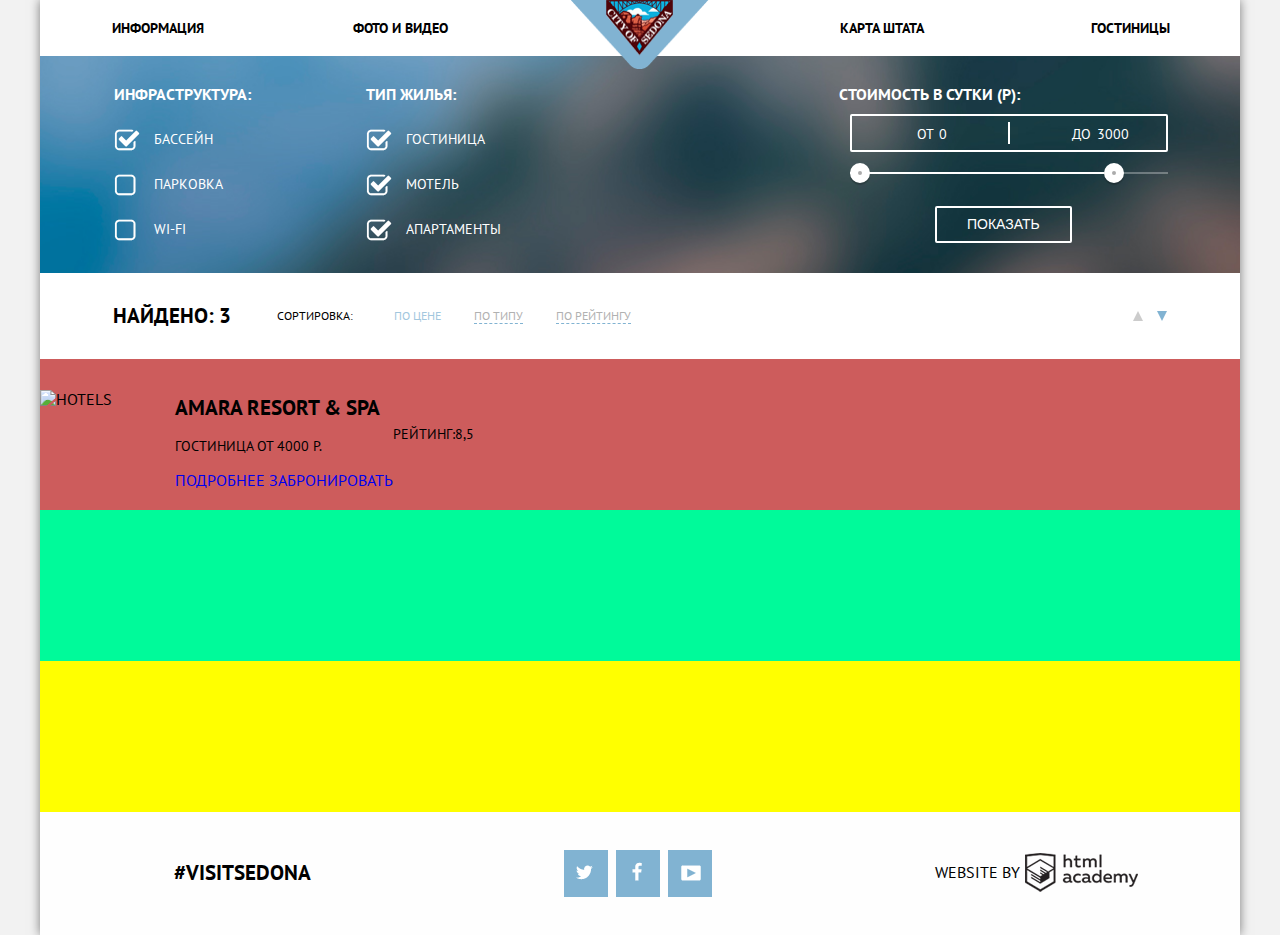
==== hotels.html @ 8bcfeab7 "Дальше продолжаю размечать страницу hotels.html" ====
<!DOCTYPE html>
<html lang="ru">
  <head>
    <meta charset="utf-8">
    <link href="https://fonts.googleapis.com/css?family=PT+Sans:400,700&amp;subset=cyrillic" rel="stylesheet">
    <link href="css/normalize.css" rel="stylesheet">
    <link href="css/style.css" rel="stylesheet">
    <title>HTML Academy: Седона</title>
  </head>
  <body>
	<div class="wrapper-page">
		<nav class="navigaion-header">

		     <ul class="navigaion-header_list">
		        <li class="navigaion-header_list-item"> 
		          <a href="#" class="navigaion-header_btn">Информация</a>
		        </li>
		        <li class="navigaion-header_list-item">
		          <a href="#" class="navigaion-header_btn">Фото и видео</a>
		        </li>
		        <li class="navigaion-header_list-item">
		          <a href="#" class="navigaion-header_btn">Карта штата</a>
		        </li>
		        <li class="navigaion-header_list-item">
		          <a href="#" class="navigaion-header_btn">Гостиницы</a>
		        </li>
		    </ul>

		    <div class="navigaion-header_logo">   
		        <img src="img/logo.png" alt="Citi of Sedona" width="138" height="69"> 
		    </div> 

		  </nav>




	<main class="hotels">

		<section class="hotels_filters">

			<form action="#" method="post" class="hotels_filters_form ">

				<fieldset class="hotels_filters-infrastructure clearfix"> <!-- фильт инфраструктуры  -->

					<legend>Инфраструктура:</legend>

			   		<label for="infrastructure-pool">
				   		<input id="infrastructure-pool" type="checkbox" name="infrastructure-pool" checked >
				   		<span class="checkbox-indicator"></span>
				   		Бассейн
			   		</label>
					
					<label for="infrastructure-parking">
					   	<input id="infrastructure-parking" type="checkbox" name="infrastructure-parking" >
						<span class="checkbox-indicator"></span>
					   	Парковка
				   	</label>

				   	<label for="infrastructure-wifi">
					   	<input id="infrastructure-wifi" type="checkbox" name="infrastructure-wifi" >
						<span class="checkbox-indicator"></span>				   	
					   	Wi-fi
				   	</label>

				</fieldset>	

				<fieldset class="hotels_filters-type clearfix"> <!-- фильтр жилья  -->

					<legend>Тип жилья:</legend>

			   		<label for="type-hotels">
				   		<input id="type-hotels" type="checkbox" name="type-hotels" checked >
				   		<span class="checkbox-indicator"></span>
				   		Гостиница
			   		</label>

				   	<label for="type-motel">
					   	<input id="type-motel" type="checkbox" name="type-motel" checked>
					   	<span class="checkbox-indicator"></span>
					   	Мотель
				   	</label>
					
					<label for="type-apartments">
					   	<input id="type-apartments" type="checkbox" name="type-apartments" checked >
					   	<span class="checkbox-indicator"></span>
					   	АПАРТАМЕНТЫ
				   	</label>

				</fieldset>	

				<div class="hotels_filters-price">
					<div class="hotels_filters-price-title">Стоимость в сутки (Р): </div>

					<div class="hotels_filters-price-controls">
						<label class="hotels_filters-price-min-price">от <input type="text" name="min-price" id="min-price" value="0"></label>
						<label class="hotels_filters-price-max-price">до <input type="text" name="max-price" id="max-price" value="3000"></label>
					</div>

					<div class="hotels_filters-price-range">
						<div class="hotels_filters-price-range-scale">
							<div class="hotels_filters-price-range-bar"></div>
						</div>
						<div class="hotels_filters-price-range-toggle hotels_filters-price-range-toggle-min"></div>
						<div class="hotels_filters-price-range-toggle hotels_filters-price-range-toggle-max"></div>
					</div>

					<button class="hotels_filters-price-btn" type="submit" >Показать</button>
					
				</div>		

			</form>
			
		</section>
			
		<section class="hotels_tegfilter">

			<ul class="hotels_tegfilter-links">
				<li>
					<h2>Найдено: 3</h2>
				</li>
				<li>
					Сортировка:
				</li>

				<li>
					<a href="#" class="hotels_tegfilter-links-blue">По цене</a>
				</li>

				<li>
					<a href="#" class="hotels_tegfilter-links-dashed">По типу</a>
				</li>

				<li>
					<a href="#" class="hotels_tegfilter-links-dashed">По рейтингу</a>
				</li>
			</ul>
		
			<div class="arrow clearfix">
				<a href="#"><div class="hotels_tegfilter-links-arrowup"></div></a>

				<a href="#"><div class="hotels_tegfilter-links-arrowdown"></div></a>
			</div>
			
		</section>

	<section class="hotels_filters-result hotels_filters-result--amara">
			 <!-- картинка превью отеля -->
		<img src="http://placehold.it/135x90" alt="Hotels" width="135" height="90">
		<div class="text-result-hotels">
			<h2>Amara resort &#38; SPA</h2>			
			<div class="cost-result-hotels">
				<p>Гостиница от 4000 Р.</p>
			</div>

			<a href="#" class="btn-result-hotels">Подробнее</a> <!-- кнопка -->

			<a href="#" class="btn-result-hotels">Забронировать</a> <!-- кнопка -->
		</div>

		<div class="rating-result-hotels">
			
			<div class="star-rating-result-hotels"></div> 
			<p class="text-rating-result-hotels">
				Рейтинг:8,5
			</p>
		</div>
	</section>


	<section class="hotels_filters-result hotels_filters-result--desert">
		
	</section>

	<section class="hotels_filters-result hotels_filters-result--villas">
		
	</section>


















	</main>
       <footer class="navigaion-footer">

          <div class="navigaion-footer_item">
               <a href="#" class="navigaion-footer_heshteg-link">#VISITSEDONA</a>
         </div> 

          <div class="navigaion-footer_item">
              <a class="social-btn-footer social-btn-footer--twitter" href="#">Twitter</a>
              <a class="social-btn-footer social-btn-footer--facebook" href="#">Facebook</a>
              <a class="social-btn-footer social-btn-footer--youtube" href="#">YouTube</a>
          </div> 

          <div class="navigaion-footer_item">
                  <p class="text-footer-logo">WEBSITE BY</p>
                  <a class="img-footer-logo" href="https://htmlacademy.ru"></a>  
           </div> 
        </footer> 

	</div>
		<script>document.write('<script src="http://' + (location.host || 'localhost').split(':')[0] + ':35729/livereload.js?snipver=1"></' + 'script>')</script>		
  </body>
</html>
---- css/style.css ----
body, html {
  font-family: "PT Sans","Arial", sans-serif;
  text-transform: uppercase;
  text-decoration: none;
  background-color: #f2f2f2;
  position: relative; }

a {
  text-transform: uppercase;
  text-decoration: none; }

.wrapper-page {
  margin: 0 auto;
  max-width: 1200px;
  min-width: 768px;
  box-shadow: 0 0 10px rgba(0, 0, 0, 0.5); }

.navigaion-header {
  position: relative;
  z-index: 2;
  background-color: white;
  padding: 0 0px;
  margin: 0; }

.navigaion-header_list {
  display: flex;
  flex-direction: row;
  align-items: center;
  justify-content: center;
  flex-wrap: wrap;
  padding: 0 0px;
  margin: 0;
  height: 56px;
  list-style: none; }

.navigaion-header_list-item {
  flex-grow: 1;
  width: 20%;
  height: inherit;
  background-color: white; }
  .navigaion-header_list-item:nth-child(1) :first-child {
    float: left;
    padding-top: 16px;
    padding-bottom: 22px;
    padding-left: 72px;
    padding-right: 10px; }
  .navigaion-header_list-item:nth-child(2) :first-child {
    float: left;
    padding-top: 16px;
    padding-bottom: 22px;
    padding-left: 13px;
    padding-right: 20px; }
  .navigaion-header_list-item:nth-child(3) :first-child {
    float: right;
    padding-top: 16px;
    padding-bottom: 22px;
    padding-left: auto;
    padding-right: 16px; }
  .navigaion-header_list-item:nth-child(4) :first-child {
    float: right;
    padding-top: 16px;
    padding-bottom: 22px;
    padding-left: auto;
    padding-right: 70px; }

.navigaion-header_btn {
  display: block;
  height: auto;
  width: auto;
  font-weight: bold;
  font-size: 14px;
  line-height: 24px;
  color: black;
  text-decoration: none; }

.navigaion-header_btn:hover {
  color: #81b3d2; }

.navigaion-header_btn:active {
  color: #dadada; }

.navigaion-header_logo {
  display: block;
  position: absolute;
  left: calc(50% - 69px);
  top: 0;
  margin-top: 0px; }

.navigaion-header_btn-link-active {
  color: #766357; }

.promo {
  padding: 0 0px;
  margin: 0;
  background-color: #f2f2f2;
  min-height: 56px;
  background-color: white; }
  .promo h2 {
    font-size: 21px;
    line-height: 21px;
    font-weight: bold; }
  .promo p {
    font-size: 14px;
    line-height: 21px; }

.promo_img-sedona {
  display: flex;
  position: relative;
  flex-direction: row;
  align-items: center;
  justify-content: center;
  flex-wrap: nowrap;
  text-align: center;
  width: inherit;
  height: 508px;
  background-image: url(../img/fon-promo-top-text.png), url(../img/fon-promo-top.jpg);
  background-repeat: no-repeat;
  background-size: auto, cover;
  background-position: center, 100% 28%;
  z-index: 1; }

.promo_img-sedona::after {
  content: "";
  background-image: url(../img/fon-promo-top-mask.png);
  background-repeat: no-repeat;
  position: absolute;
  top: 89%;
  left: calc(50% - 600px);
  display: block;
  width: 1200px;
  height: 57px; }

.promo_title {
  display: flex;
  flex-direction: column;
  align-items: center;
  justify-content: center;
  flex-wrap: nowrap;
  height: 216px;
  text-align: center;
  background-color: white; }
  .promo_title h2 {
    width: 570px;
    padding-top: 9px;
    margin: 0;
    font-size: 21px;
    font-weight: bold;
    line-height: 26px; }
  .promo_title p {
    margin: 0;
    padding-top: 28px;
    font-size: 14px;
    line-height: 26px; }

.promo_long-imgr {
  display: flex;
  padding: 0 0px;
  background-color: #f2f2f2;
  min-height: 56px;
  flex-direction: row;
  align-items: center;
  justify-content: center;
  flex-wrap: nowrap;
  align-content: center;
  text-align: center; }

.promo_items-long-imgr:nth-child(1) {
  height: 256px;
  width: 400px;
  background-color: #81b3d2;
  color: white; }
  .promo_items-long-imgr:nth-child(1) h2 {
    margin: 0;
    padding-left: 100px;
    padding-right: 100px;
    padding-top: 57px;
    padding-bottom: 8px; }
  .promo_items-long-imgr:nth-child(1) p {
    padding-bottom: 6px;
    padding-left: 50px;
    padding-right: 50px; }
.promo_items-long-imgr:nth-child(2) {
  width: 800px;
  height: 256px; }

.promo_advantages-with-icon {
  display: flex;
  padding: 0 0px;
  background-color: #f2f2f2;
  min-height: 56px;
  flex-direction: row;
  align-items: center;
  justify-content: center;
  flex-wrap: nowrap;
  align-content: center;
  text-align: center;
  height: 330px; }

.promo_advantages-with-icon-items {
  background-color: white;
  position: relative;
  width: 34.3%;
  height: inherit; }
  .promo_advantages-with-icon-items h2 {
    margin: 0;
    padding-top: 160px; }
  .promo_advantages-with-icon-items:nth-child(1) p {
    margin: 0;
    padding-top: 25px;
    padding-right: 55px;
    padding-left: 55px; }
  .promo_advantages-with-icon-items:nth-child(1) :first-child::before {
    content: "";
    background-image: url(../img/iconsprite.png);
    background-repeat: no-repeat;
    background-position: -456px -30px;
    position: absolute;
    top: 18%;
    right: 41%;
    display: block;
    width: 75px;
    height: 72px; }
  .promo_advantages-with-icon-items:nth-child(2) p {
    margin: 0;
    padding-top: 25px;
    padding-right: 55px;
    padding-left: 55px; }
  .promo_advantages-with-icon-items:nth-child(2) :first-child::before {
    content: "";
    background-image: url(../img/iconsprite.png);
    background-repeat: no-repeat;
    background-position: -30px -100px;
    position: absolute;
    top: 18%;
    right: 41%;
    display: block;
    width: 74px;
    height: 70px; }
  .promo_advantages-with-icon-items:nth-child(3) p {
    margin: 0;
    padding-top: 25px;
    padding-right: 55px;
    padding-left: 55px; }
  .promo_advantages-with-icon-items:nth-child(3) :first-child::before {
    content: "";
    background-image: url(../img/iconsprite.png);
    background-repeat: no-repeat;
    background-position: -256px -264px;
    position: absolute;
    top: 18%;
    right: 41%;
    display: block;
    width: 64px;
    height: 76px; }

.promo_long-imgl {
  display: flex;
  padding: 0 0px;
  background-color: #f2f2f2;
  min-height: 56px;
  flex-direction: row;
  align-items: center;
  justify-content: center;
  flex-wrap: nowrap;
  align-content: center;
  text-align: center; }

.promo_items-long-imgl:nth-child(1) {
  width: 800px;
  height: 256px; }
.promo_items-long-imgl:nth-child(2) {
  height: 256px;
  width: 400px;
  background-color: #81b3d2;
  color: white; }
  .promo_items-long-imgl:nth-child(2) h2 {
    margin: 0;
    padding-left: 120px;
    padding-right: 120px;
    padding-top: 54px;
    padding-bottom: 12px;
    line-height: 21px; }
  .promo_items-long-imgl:nth-child(2) p {
    padding-bottom: 6px;
    padding-left: 48px;
    padding-right: 48px; }

.promo_advantages-with-text {
  display: flex;
  padding: 0 0px;
  background-color: #f2f2f2;
  min-height: 56px;
  flex-direction: row;
  align-items: center;
  justify-content: center;
  flex-wrap: nowrap;
  text-align: center;
  height: 256px; }

.promo_advantages-with-text-items {
  width: 34.3%;
  height: inherit;
  background-color: #f2f2f2; }
  .promo_advantages-with-text-items:nth-child(1) h2 {
    margin: 0;
    padding-top: 47px;
    padding-bottom: 25px;
    padding-left: 140px;
    padding-right: 145px; }
  .promo_advantages-with-text-items:nth-child(1) p {
    margin: 0;
    padding-bottom: 20px;
    padding-left: 60px;
    padding-right: 60px; }
  .promo_advantages-with-text-items:nth-child(2) h2 {
    padding-left: 140px;
    padding-right: 145px;
    margin: 0;
    padding-top: 47px;
    padding-bottom: 25px; }
  .promo_advantages-with-text-items:nth-child(2) p {
    margin: 0;
    padding-left: 60px;
    padding-right: 60px;
    padding-bottom: 20px; }
  .promo_advantages-with-text-items:nth-child(3) h2 {
    padding-left: 140px;
    padding-right: 145px;
    margin: 0;
    padding-top: 47px;
    padding-bottom: 25px; }
  .promo_advantages-with-text-items:nth-child(3) p {
    margin: 0;
    padding-left: 60px;
    padding-right: 60px;
    padding-bottom: 20px; }

/* search hotels*/
.search-hotels {
  flex-direction: row;
  align-items: center;
  justify-content: center;
  flex-wrap: wrap;
  align-content: stretch;
  height: 290px;
  text-align: center;
  height: inherit; }

.search-hotels_title h2 {
  margin: 0;
  font-size: 30px;
  line-height: 24px;
  font-weight: bold;
  padding-top: 55px;
  padding-bottom: 30px; }
.search-hotels_title p {
  margin: 0px;
  font-size: 14px;
  line-height: 24px;
  text-align: center; }

.search-hotels_dropdown-form {
  height: 85px;
  width: 568px;
  margin-left: auto;
  margin-right: auto;
  margin-bottom: 0px;
  margin-top: 48px;
  background-color: #766357; }

.search-hotels_btn {
  width: 568px;
  height: 26px;
  display: block;
  margin: 0;
  padding-top: 30px;
  font-size: 21px;
  line-height: 26px;
  font-weight: bold;
  color: white;
  text-decoration: none; }

.search-hotels_form-search {
  margin-top: 30px;
  width: 568px;
  height: 396px;
  z-index: 5;
  position: relative;
  background-color: #ffffff;
  color: black;
  box-shadow: 0 0 10px rgba(0, 0, 0, 0.5); }
  .search-hotels_form-search input[type="submit"] {
    display: block;
    position: absolute;
    height: 55px;
    width: 458px;
    background-color: #81b3d2;
    bottom: 55px;
    left: 55px;
    right: 55px;
    top: 282px;
    border: 0;
    color: #ffffff;
    text-transform: uppercase;
    cursor: pointer;
    font-size: 21px;
    line-height: 26px; }
  .search-hotels_form-search label[for="search-hotels_date-in"] {
    display: inline-block;
    position: absolute;
    width: 90px;
    height: 18px;
    left: 55px;
    right: 422px;
    bottom: 314px;
    top: 65px;
    font-size: 14px;
    font-weight: bold;
    vertical-align: top; }
  .search-hotels_form-search input[name="search-hotels_date-in-text"] {
    display: block;
    position: absolute;
    left: 167px;
    right: 55px;
    bottom: 302px;
    top: 55px;
    height: 35px;
    width: 333px;
    background-color: #f2f2f2;
    border: 0;
    padding-left: 13px;
    text-transform: uppercase;
    font-weight: bold;
    font-size: 14px; }
  .search-hotels_form-search label[for="search-hotels_date-out"] {
    display: inline-block;
    position: absolute;
    width: 93px;
    height: 18px;
    left: 55px;
    right: 419px;
    bottom: 247px;
    top: 133px;
    font-size: 14px;
    font-weight: bold;
    vertical-align: top; }
  .search-hotels_form-search input[name="search-hotels_date-out-text"] {
    display: block;
    position: absolute;
    left: 167px;
    right: 55px;
    bottom: 302px;
    top: 122px;
    height: 35px;
    width: 333px;
    background-color: #f2f2f2;
    border: 0;
    padding-left: 13px;
    text-transform: uppercase;
    font-weight: bold;
    font-size: 14px; }
  .search-hotels_form-search label[for="search-hotels_adults-text"] {
    display: inline-block;
    position: absolute;
    width: 90px;
    height: 18px;
    left: 46px;
    right: 419px;
    bottom: 181px;
    top: 200px;
    font-size: 14px;
    font-weight: bold;
    vertical-align: top; }
  .search-hotels_form-search input[class="search-hotels_adults-btn-minus"] {
    display: block;
    position: absolute;
    left: 167px;
    top: 190px;
    right: 363px;
    bottom: 167px;
    border: 0;
    height: 38px;
    width: 38px;
    background-image: url(../img/iconsprite.png);
    background-repeat: no-repeat;
    background-position: -401px -146px;
    background-color: #f2f2f2; }
  .search-hotels_form-search input[id="search-hotels_adults-text"] {
    display: block;
    position: absolute;
    left: 205px;
    top: 190px;
    right: 325px;
    bottom: 167px;
    border: 0;
    height: 36px;
    width: 25px;
    margin: 0;
    padding-left: 12px;
    background-color: #f2f2f2;
    color: #000000;
    font-weight: bold; }
  .search-hotels_form-search input[class="search-hotels_adults-btn-plus"] {
    display: block;
    position: absolute;
    left: 242px;
    top: 190px;
    right: 288px;
    bottom: 167px;
    border: 0;
    height: 38px;
    width: 38px;
    background-image: url(../img/iconsprite.png);
    background-repeat: no-repeat;
    background-position: -471px -212px;
    background-color: #f2f2f2; }
  .search-hotels_form-search label[for="search-hotels_children-text"] {
    display: inline-block;
    position: absolute;
    width: 90px;
    height: 18px;
    left: 308px;
    bottom: 181px;
    top: 200px;
    font-size: 14px;
    font-weight: bold;
    vertical-align: top; }
  .search-hotels_form-search input[class="search-hotels_children-btn-minus"] {
    display: block;
    position: absolute;
    left: 399px;
    top: 190px;
    right: 131px;
    bottom: 167px;
    border: 0;
    height: 38px;
    width: 38px;
    background-image: url(../img/iconsprite.png);
    background-repeat: no-repeat;
    background-position: -401px -146px;
    background-color: #f2f2f2; }
  .search-hotels_form-search input[id="search-hotels_children-text"] {
    display: block;
    position: absolute;
    left: 437px;
    top: 190px;
    right: 93px;
    bottom: 167px;
    border: 0;
    height: 36px;
    width: 25px;
    margin: 0;
    padding-left: 12px;
    background-color: #f2f2f2;
    color: #000000;
    font-weight: bold; }
  .search-hotels_form-search input[class="search-hotels_children-btn-plus"] {
    display: block;
    position: absolute;
    left: 472px;
    top: 190px;
    right: 55px;
    bottom: 167px;
    border: 0;
    height: 38px;
    width: 38px;
    background-image: url(../img/iconsprite.png);
    background-repeat: no-repeat;
    background-position: -471px -212px;
    background-color: #f2f2f2; }
  .search-hotels_form-search input[type="submit"]:hover {
    background-color: #669ec0; }
  .search-hotels_form-search input[type="submit"]:active {
    background-color: #5496bd;
    color: #94b9d2; }
  .search-hotels_form-search input[type="text"]:hover {
    background-color: #ebebeb; }
  .search-hotels_form-search input[type="text"]:focus {
    background-color: #ffffff; }
  .search-hotels_form-search input[class="search-hotels_adults-btn-minus"]:hover {
    background-position: -401px -208px; }
  .search-hotels_form-search input[class="search-hotels_adults-btn-minus"]:active {
    background-position: -473px -146px; }
  .search-hotels_form-search input[class="search-hotels_children-btn-minus"]:hover {
    background-position: -401px -208px; }
  .search-hotels_form-search input[class="search-hotels_children-btn-minus"]:active {
    background-position: -473px -146px; }
  .search-hotels_form-search input[class="search-hotels_adults-btn-plus"]:hover {
    background-position: -436px -283px; }
  .search-hotels_form-search input[class="search-hotels_children-btn-plus"]:hover {
    background-position: -436px -283px; }
  .search-hotels_form-search input[class="search-hotels_adults-btn-plus"]:active {
    background-position: -365px -283px; }
  .search-hotels_form-search input[class="search-hotels_children-btn-plus"]:active {
    background-position: -365px -283px; }

.search-hotels_icon-date-in {
  display: block;
  position: absolute;
  top: 50px;
  left: 483px;
  right: 64px;
  bottom: 302px;
  top: 63px;
  width: 21px;
  height: 22px;
  background-image: url(../img/iconsprite.png);
  background-repeat: no-repeat;
  background-position: -164px -100px; }

.search-hotels_icon-date-out {
  display: block;
  position: absolute;
  top: 50px;
  left: 483px;
  right: 64px;
  bottom: 302px;
  top: 130px;
  width: 21px;
  height: 22px;
  background-image: url(../img/iconsprite.png);
  background-repeat: no-repeat;
  background-position: -164px -100px; }

.search-hotels_icon-date-in:hover {
  background-position: -326px -100px; }

.search-hotels_icon-date-in:active {
  background-position: -245px -100px; }

.search-hotels_icon-date-out:hover {
  background-position: -326px -100px; }

.search-hotels_icon-date-out:active {
  background-position: -245px -100px; }

.promo_img-map {
  display: flex;
  flex-direction: row;
  align-items: center;
  justify-content: space-between;
  flex-wrap: wrap;
  text-align: center;
  padding: 0 0px;
  width: 100%;
  min-height: 56px;
  height: 593px;
  margin-bottom: -120px;
  background-color: #f2f2f2;
  background-image: url(../img/map.jpg);
  background-repeat: no-repeat; }

.navigaion-footer {
  display: flex;
  padding: 0 0px;
  background-color: #f2f2f2;
  min-height: 56px;
  flex-direction: row;
  justify-content: center;
  flex-wrap: nowrap;
  background: rgba(255, 255, 255, 0.9); }

.navigaion-footer_item {
  width: 33.3%;
  height: 120px; }
  .navigaion-footer_item:nth-child(2) {
    display: block;
    width: 153px;
    height: 47px;
    margin: 38px auto; }
  .navigaion-footer_item:nth-child(3) {
    margin: 0;
    padding: 0;
    position: relative; }

/* FOOTER */
.navigaion-footer_heshteg-link {
  display: inline-block;
  font-size: 21px;
  font-weight: bold;
  color: #000000;
  margin: 0;
  padding-left: 134px;
  padding-top: 49px;
  vertical-align: top; }

.social-btn-footer {
  font-size: 0px;
  display: inline-block;
  display: relative;
  vertical-align: top;
  height: inherit;
  width: 44px;
  margin-right: 4px;
  background-color: #81b3d2; }

.social-btn-footer:hover {
  background-color: #669ec0; }

.social-btn-footer--twitter::before {
  content: "";
  background-image: url(../img/iconsprite.png);
  background-repeat: no-repeat;
  background-position: -510px -281px;
  position: absolute;
  display: inline-block;
  vertical-align: top;
  text-align: center;
  width: inherit;
  height: inherit; }

.social-btn-footer--twitter:active::before {
  background-image: url(../img/iconsprite.png);
  background-repeat: no-repeat;
  background-position: -18px -356px; }

.social-btn-footer--facebook::before {
  content: "";
  background-image: url(../img/iconsprite.png);
  background-repeat: no-repeat;
  background-position: -100px -252px;
  position: absolute;
  display: inline-block;
  vertical-align: top;
  text-align: center;
  width: inherit;
  height: inherit; }

.social-btn-footer--facebook:active::before {
  background-image: url(../img/iconsprite.png);
  background-repeat: no-repeat;
  background-position: -170px -252px; }

.social-btn-footer--youtube::before {
  content: "";
  background-image: url(../img/iconsprite.png);
  background-repeat: no-repeat;
  background-position: -94px -356px;
  position: absolute;
  display: inline-block;
  vertical-align: top;
  text-align: center;
  width: inherit;
  height: inherit; }

.social-btn-footer--youtube:active::before {
  background-image: url(../img/iconsprite.png);
  background-repeat: no-repeat;
  background-position: -368px -356px; }

.text-footer-logo {
  display: block;
  position: absolute;
  bottom: 35px;
  right: 220px;
  width: 85px; }

.img-footer-logo {
  display: block;
  position: absolute;
  right: 102px;
  bottom: 40px;
  top: 41px;
  background-image: url(../img/sprite_logo_htmlacademy.png);
  width: 113px;
  height: 39px;
  background-position: -30px -30px; }

.img-footer-logo:hover {
  background-position: -30px -228px; }

.img-footer-logo:active {
  background-position: -30px -129px; }

/* hotels.html*/
.hotels {
  padding: 0 0px;
  margin: 0;
  min-height: 56px;
  background-color: white; }
  .hotels h2 {
    font-size: 21px;
    line-height: 21px;
    font-weight: bold; }
  .hotels p {
    font-size: 14px;
    line-height: 21px; }

.hotels_filters {
  min-height: 217px;
  background-image: url(../img/hotel/fon-promo-top-hotel.jpg);
  background-repeat: no-repeat;
  background-position: 45% 50%;
  color: white;
  position: relative; }
  .hotels_filters legend {
    font-size: 16px;
    font-weight: bold;
    line-height: 21px;
    padding: 0;
    margin: 0; }
  .hotels_filters input[type="checkbox"] {
    display: none; }
  .hotels_filters label[for="type-hotels"],
  .hotels_filters label[for="type-motel"],
  .hotels_filters label[for="type-apartments"],
  .hotels_filters label[for="infrastructure-pool"],
  .hotels_filters label[for="infrastructure-parking"],
  .hotels_filters label[for="infrastructure-wifi"] {
    float: left;
    margin-top: 24px;
    padding-left: 40px;
    position: relative;
    font-size: 14px;
    line-height: 21px;
    text-align: center;
    text-transform: uppercase; }
  .hotels_filters input[type="checkbox"] + .checkbox-indicator {
    position: absolute;
    background-image: url(../img/iconsprite.png);
    background-repeat: no-repeat;
    width: 22px;
    height: 22px;
    left: 0;
    background-position: -164px -182px; }
  .hotels_filters input[type="checkbox"]:checked + .checkbox-indicator {
    width: 26px;
    height: 22px;
    background-position: -328px -182px; }

.hotels_filters_form {
  min-height: inherit;
  padding: 0; }

.hotels_filters-infrastructure {
  display: block;
  position: absolute;
  top: 13%;
  left: 6%;
  padding: 0;
  border: 0;
  width: 100px; }

.hotels_filters-type {
  display: block;
  position: absolute;
  top: 13%;
  left: 27%;
  padding: 0;
  border: 0;
  width: 140px; }

.hotels_filters-price {
  display: block;
  position: absolute;
  top: 13%;
  right: 6%;
  width: 318px;
  height: auto;
  color: #ffffff;
  font-size: 16px;
  font-weight: bold;
  line-height: 21px;
  text-transform: uppercase; }

.hotels_filters-price-title {
  margin-bottom: 9px;
  margin-left: -11px; }

.hotels_filters-price-controls {
  position: relative;
  height: 34px;
  margin-bottom: 20px;
  border: 2px solid #ffffff;
  border-radius: 2px;
  font-size: 0; }

.hotels_filters-price-controls::after {
  content: "";
  position: absolute;
  top: 50%;
  left: 50%;
  transform: translate(-50%, -50%);
  width: 2px;
  height: 22px;
  background: #ffffff; }

.hotels_filters-price-controls label {
  display: inline-block;
  font-size: 14px;
  line-height: 35px;
  vertical-align: top;
  cursor: pointer;
  font-weight: normal; }

.hotels_filters-price-min-price,
.hotels_filters-price-max-price {
  width: 90px;
  padding-left: 65px; }

.hotels_filters-price-controls input {
  width: 50px;
  margin: 0;
  color: inherit;
  font: inherit;
  outline: none;
  background: none;
  border: none; }

.hotels_filters-price-range {
  position: relative;
  margin-bottom: 32px; }

.hotels_filters-price-range-scale {
  height: 2px;
  background: rgba(255, 255, 255, 0.3); }

.hotels_filters-price-range-bar {
  width: 80%;
  height: inherit;
  background: #ffffff; }

.hotels_filters-price-range-toggle {
  position: absolute;
  top: -9px;
  width: 4px;
  height: 4px;
  background: #ababab;
  border: 8px solid #ffffff;
  border-radius: 50%;
  box-shadow: 0 2px 1px 0 rgba(0, 1, 1, 0.2);
  cursor: pointer; }

.hotels_filters-price-range-toggle-min {
  left: 0; }

.hotels_filters-price-range-toggle-max {
  left: 80%; }

.hotels_filters-price-range-toggle:hover {
  background: #1c4f80; }

.hotels_filters-price-btn {
  display: block;
  margin: 0 85px;
  padding: 6px 30px;
  font-size: 14px;
  line-height: 21px;
  color: #ffffff;
  text-transform: uppercase;
  background: transparent;
  border: 2px solid #ffffff;
  border-radius: 2px;
  cursor: pointer; }

.hotels_filters-price-btn:hover {
  color: #000000;
  background: #ffffff; }

.hotels_tegfilter {
  display: flex;
  justify-content: space-between;
  align-items: center;
  flex-direction: row;
  flex-wrap: nowrap;
  min-height: 86px; }

.hotels_tegfilter-links {
  list-style: none;
  margin: 0;
  padding: 0;
  margin-left: 73px;
  font-size: 12px;
  line-height: 18px; }
  .hotels_tegfilter-links h2 {
    font-size: 21px;
    font-weight: bold;
    line-height: 26px; }
  .hotels_tegfilter-links li {
    display: inline-block;
    vertical-align: middle; }
    .hotels_tegfilter-links li:nth-child(1) {
      margin-right: 43px; }
    .hotels_tegfilter-links li:nth-child(2) {
      margin-right: 38px; }
    .hotels_tegfilter-links li:nth-child(3) {
      margin-right: 30px; }
    .hotels_tegfilter-links li:nth-child(4) {
      margin-right: 30px; }

.hotels_tegfilter-links-dashed {
  text-decoration: none;
  border-bottom: 1px dashed #81b3d2;
  color: #b1b1b1;
  text-transform: uppercase; }

.hotels_tegfilter-links-dashed:hover {
  color: #a8c9df; }

.hotels_tegfilter-links-dashed:active {
  color: #000000;
  border-bottom: none; }

.hotels_tegfilter-links-blue {
  color: #a2c7de;
  text-decoration: none;
  text-transform: uppercase; }

.arrow {
  margin-right: 73px;
  position: relative;
  width: 34px;
  height: 10px; }

.hotels_tegfilter-links-arrowdown {
  width: 0;
  height: 0;
  position: absolute;
  right: 0;
  border-left: 5px solid transparent;
  border-right: 5px solid transparent;
  border-top: 10px solid #81b3d2; }

.hotels_tegfilter-links-arrowup {
  width: 0;
  height: 0;
  position: absolute;
  left: 0;
  border-left: 5px solid transparent;
  border-right: 5px solid transparent;
  border-bottom: 10px solid #cccccc; }

.hotels_tegfilter-links-arrowdown:hover {
  border-top: 10px solid #000000; }

.hotels_tegfilter-links-arrowup:hover {
  border-bottom: 10px solid #000000; }

.hotels_tegfilter-links-arrowdown:active {
  border-top: 10px solid #81b3d2; }

.hotels_tegfilter-links-arrowup:active {
  border-bottom: 10px solid #81b3d2; }

.hotels_filters-result {
  display: flex;
  justify-content: flex-start;
  align-items: center;
  flex-direction: row;
  flex-wrap: nowrap;
  min-height: 151px; }

.hotels_filters-result--amara {
  background-color: #CD5C5C; }

.hotels_filters-result--desert {
  background-color: #00FA9A; }

.hotels_filters-result--villas {
  background-color: yellow; }

/* Servise*/
.clearfix::after {
  content: "";
  display: table;
  clear: both; }

/*# sourceMappingURL=style.css.map */
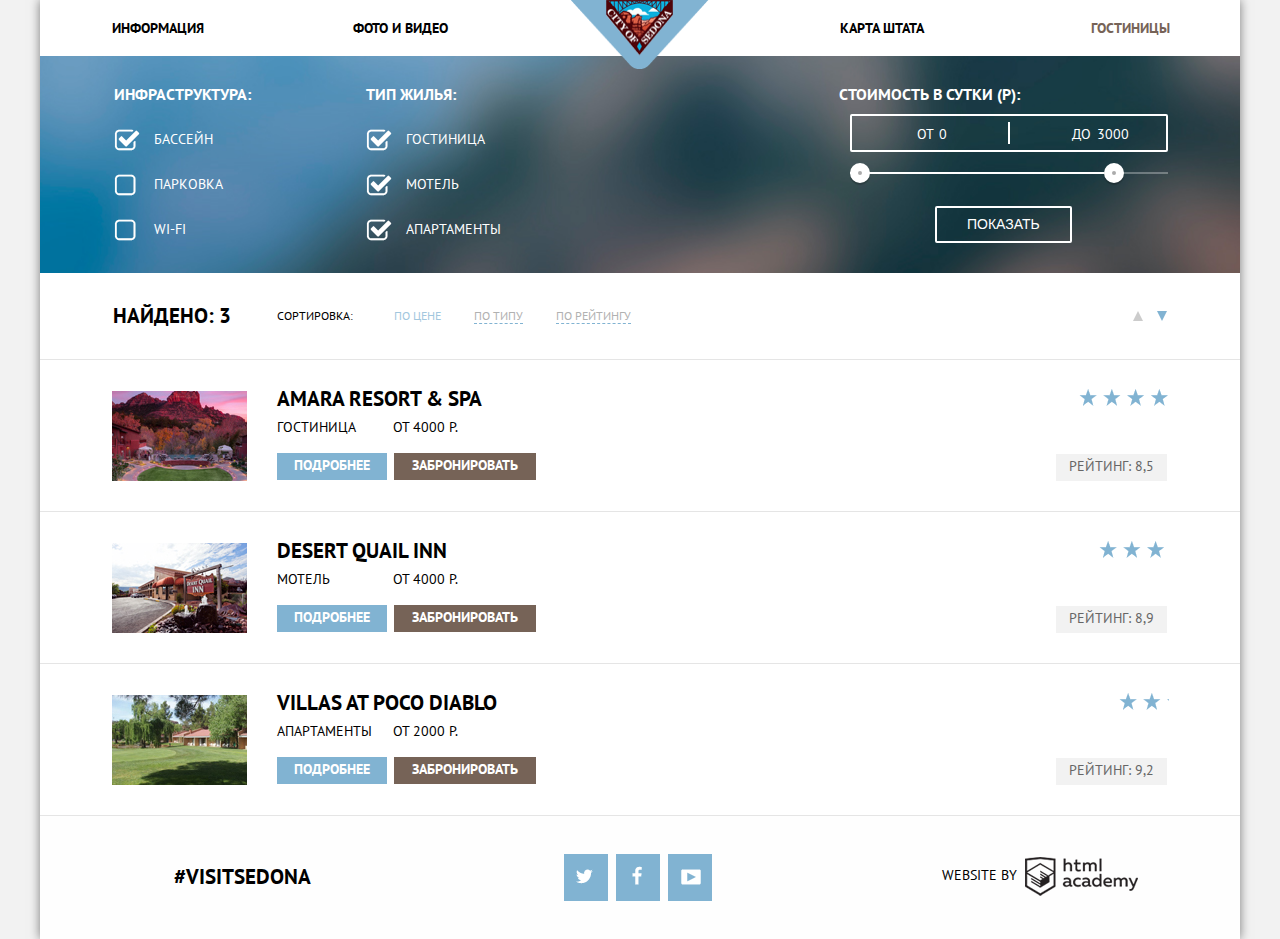
==== commit 198a5d36: "правки еще" ====
--- a/hotels.html
+++ b/hotels.html
@@ -22,12 +22,12 @@
 		          <a href="#" class="navigaion-header_btn">Карта штата</a>
 		        </li>
 		        <li class="navigaion-header_list-item">
-		          <a href="#" class="navigaion-header_btn">Гостиницы</a>
+		          <a href="#" class="navigaion-header_btn-active navigaion-header_btn">Гостиницы</a>
 		        </li>
 		    </ul>
 
 		    <div class="navigaion-header_logo">   
-		        <img src="img/logo.png" alt="Citi of Sedona" width="138" height="69"> 
+		        <a href="index.html"><img src="img/logo.png" alt="Citi of Sedona" width="138" height="69"> </a>
 		    </div> 
 
 		  </nav>
@@ -71,7 +71,7 @@
 
 			   		<label for="type-hotels">
 				   		<input id="type-hotels" type="checkbox" name="type-hotels" checked >
-				   		<span class="checkbox-indicator"></span>
+				   		<span class="checkbox-indicator" ></span>
 				   		Гостиница
 			   		</label>
 
@@ -93,7 +93,7 @@
 					<div class="hotels_filters-price-title">Стоимость в сутки (Р): </div>
 
 					<div class="hotels_filters-price-controls">
-						<label class="hotels_filters-price-min-price">от <input type="text" name="min-price" id="min-price" value="0"></label>
+						<label class="hotels_filters-price-min-price">от <input type="text" name="min-price" id="min-price" value="0" ></label>
 						<label class="hotels_filters-price-max-price">до <input type="text" name="max-price" id="max-price" value="3000"></label>
 					</div>
 
@@ -138,61 +138,50 @@
 		
 			<div class="arrow clearfix">
 				<a href="#"><div class="hotels_tegfilter-links-arrowup"></div></a>
-
 				<a href="#"><div class="hotels_tegfilter-links-arrowdown"></div></a>
 			</div>
 			
 		</section>
 
-	<section class="hotels_filters-result hotels_filters-result--amara">
-			 <!-- картинка превью отеля -->
-		<img src="http://placehold.it/135x90" alt="Hotels" width="135" height="90">
-		<div class="text-result-hotels">
-			<h2>Amara resort &#38; SPA</h2>			
-			<div class="cost-result-hotels">
-				<p>Гостиница от 4000 Р.</p>
-			</div>
-
-			<a href="#" class="btn-result-hotels">Подробнее</a> <!-- кнопка -->
-
-			<a href="#" class="btn-result-hotels">Забронировать</a> <!-- кнопка -->
+	<section class="hotels_filters-result">
+		<img src="img/hotel/prew-amararesort.jpg" alt="Hotels" width="135" height="90">
+		<div class="hotels_filters-result-text">
+			<a href="#"><h2>Amara resort &#38;  SPA</h2></a>			
+			<span class="hotels_filters-result-type"><p>Гостиница </p></span>
+			<span class="hotels_filters-result-cost"><p>от 4000 Р. </p></span>
+			<a href="#" class="hotels_filters-result-btnl">Подробнее</a>
+			<a href="#" class="hotels_filters-result-btnr">Забронировать</a> 
 		</div>
-
-		<div class="rating-result-hotels">
-			
-			<div class="star-rating-result-hotels"></div> 
-			<p class="text-rating-result-hotels">
-				Рейтинг:8,5
-			</p>
+		<div class="hotels_filters-rating-star four-stars"></div> 
+		<a href="#" class="hotels_filters-rating-text">Рейтинг: 8,5</a>
+	</section>
+
+
+	<section class="hotels_filters-result">
+		<img src="img/hotel/prew-desertquail.jpg" alt="Hotels" width="135" height="90">
+		<div class="hotels_filters-result-text">
+			<a href="#"><h2>Desert Quail Inn</h2></a>			
+			<span class="hotels_filters-result-type"><p>Мотель </p></span>
+			<span class="hotels_filters-result-cost"><p>от 4000 Р. </p></span>
+			<a href="#" class="hotels_filters-result-btnl">Подробнее</a>
+			<a href="#" class="hotels_filters-result-btnr">Забронировать</a> 
 		</div>
+		<div class="hotels_filters-rating-star tree-stars"></div> 
+		<a href="#" class="hotels_filters-rating-text">Рейтинг: 8,9</a>		
 	</section>
 
-
-	<section class="hotels_filters-result hotels_filters-result--desert">
-		
+	<section class="hotels_filters-result">
+		<img src="img/hotel/prew-villastapoco.jpg" alt="Hotels" width="135" height="90">
+		<div class="hotels_filters-result-text">
+			<a href="#"><h2>Villas at Poco Diablo</h2></a>			
+			<span class="hotels_filters-result-type"><p>Апартаменты </p></span>
+			<span class="hotels_filters-result-cost"><p>от 2000 Р. </p></span>
+			<a href="#" class="hotels_filters-result-btnl">Подробнее</a>
+			<a href="#" class="hotels_filters-result-btnr">Забронировать</a> 
+		</div>
+		<div class="hotels_filters-rating-star two-stars"></div> 
+		<a href="#" class="hotels_filters-rating-text">Рейтинг: 9,2</a>		
 	</section>
-
-	<section class="hotels_filters-result hotels_filters-result--villas">
-		
-	</section>
-
-
-
-
-
-
-
-
-
-
-
-
-
-
-
-
-
-
 	</main>
        <footer class="navigaion-footer">
 
--- a/css/style.css
+++ b/css/style.css
@@ -79,6 +79,9 @@
 .navigaion-header_btn:active {
   color: #dadada; }
 
+.navigaion-header_btn-active {
+  color: #766357; }
+
 .navigaion-header_logo {
   display: block;
   position: absolute;
@@ -370,7 +373,7 @@
 
 .search-hotels_btn {
   width: 568px;
-  height: 26px;
+  height: 55px;
   display: block;
   margin: 0;
   padding-top: 30px;
@@ -380,8 +383,14 @@
   color: white;
   text-decoration: none; }
 
+.search-hotels_btn:hover {
+  background-color: #604e43; }
+
+.search-hotels_btn:active {
+  background-color: #503e33;
+  color: #877d78; }
+
 .search-hotels_form-search {
-  margin-top: 30px;
   width: 568px;
   height: 396px;
   z-index: 5;
@@ -751,9 +760,11 @@
 .text-footer-logo {
   display: block;
   position: absolute;
-  bottom: 35px;
-  right: 220px;
-  width: 85px; }
+  bottom: 34px;
+  right: 213px;
+  width: 85px;
+  font-size: 14px;
+  line-height: 26px; }
 
 .img-footer-logo {
   display: block;
@@ -827,6 +838,14 @@
     width: 26px;
     height: 22px;
     background-position: -328px -182px; }
+  .hotels_filters input[type="checkbox"]:disabled + .checkbox-indicator {
+    width: 22px;
+    height: 22px;
+    background-position: -246px -182px; }
+  .hotels_filters input[type="checkbox"]:checked:disabled + .checkbox-indicator {
+    width: 26px;
+    height: 22px;
+    background-position: -30px -264px; }
 
 .hotels_filters_form {
   min-height: inherit;
@@ -1043,21 +1062,139 @@
   border-bottom: 10px solid #81b3d2; }
 
 .hotels_filters-result {
-  display: flex;
-  justify-content: flex-start;
-  align-items: center;
-  flex-direction: row;
-  flex-wrap: nowrap;
-  min-height: 151px; }
-
-.hotels_filters-result--amara {
-  background-color: #CD5C5C; }
-
-.hotels_filters-result--desert {
-  background-color: #00FA9A; }
-
-.hotels_filters-result--villas {
-  background-color: yellow; }
+  position: relative;
+  min-height: 151px;
+  border-top: 1px solid #e5e5e5; }
+  .hotels_filters-result img {
+    margin-left: 72px;
+    margin-top: 31px;
+    margin-right: 30px;
+    display: block; }
+
+.hotels_filters-result:last-of-type {
+  border-bottom: 1px solid #e5e5e5; }
+
+.hotels_filters-result-text {
+  display: block;
+  position: absolute;
+  top: 26px;
+  left: 237px;
+  width: 259px;
+  height: 100px;
+  align-self: center; }
+  .hotels_filters-result-text h2 {
+    margin: 0;
+    padding: 0;
+    font-size: 21px;
+    font-weight: bold;
+    line-height: 26px; }
+
+.hotels_filters-result-text a:nth-child(1) {
+  color: #000000; }
+
+.hotels_filters-result-text a:nth-child(1):hover {
+  color: #81b3d2; }
+
+.hotels_filters-result-text a:nth-child(1):active {
+  color: #cacaca; }
+
+.hotels_filters-result-type {
+  display: block;
+  position: absolute;
+  margin: 0;
+  padding: 0;
+  top: 31px; }
+  .hotels_filters-result-type p {
+    margin: 0; }
+
+.hotels_filters-result-cost {
+  display: block;
+  position: absolute;
+  top: 31px;
+  right: 78px;
+  margin: 0;
+  padding-top: 0px; }
+  .hotels_filters-result-cost p {
+    margin: 0; }
+
+.hotels_filters-result-btnl {
+  display: block;
+  position: absolute;
+  left: 0;
+  bottom: 6px;
+  width: 110px;
+  height: 27px;
+  background-color: #81b3d2;
+  color: white;
+  font-weight: bold;
+  font-size: 14px;
+  line-height: 25px;
+  text-align: center; }
+
+.hotels_filters-result-btnl:hover {
+  background-color: #669ec0; }
+
+.hotels_filters-result-btnl:active {
+  background-color: #5496bd;
+  color: #94b9d2; }
+
+.hotels_filters-result-btnr {
+  display: block;
+  position: absolute;
+  right: 0;
+  bottom: 6px;
+  width: 142px;
+  height: 27px;
+  color: white;
+  font-size: 14px;
+  line-height: 25px;
+  text-align: center;
+  font-weight: bold;
+  background-color: #766357; }
+
+.hotels_filters-result-btnr:hover {
+  background-color: #604e43; }
+
+.hotels_filters-result-btnr:active {
+  background-color: #503e33;
+  color: #877d78; }
+
+.hotels_filters-rating-star {
+  display: block;
+  position: absolute;
+  right: 71px;
+  top: 29px;
+  height: 20px; }
+
+.four-stars {
+  width: 90px;
+  background-image: url(../img/icon-star2.png);
+  background-repeat: no-repeat; }
+
+.tree-stars {
+  width: 70px;
+  background-image: url(../img/icon-star2.png);
+  background-repeat: no-repeat; }
+
+.two-stars {
+  width: 50px;
+  background-image: url(../img/icon-star2.png);
+  background-repeat: no-repeat; }
+
+.hotels_filters-rating-text {
+  display: block;
+  position: absolute;
+  right: 73px;
+  bottom: 30px;
+  width: 111px;
+  height: 27px;
+  margin: 0px;
+  padding: 0;
+  background-color: #f2f2f2;
+  text-align: center;
+  color: #666666;
+  font-size: 14px;
+  line-height: 25px; }
 
 /* Servise*/
 .clearfix::after {
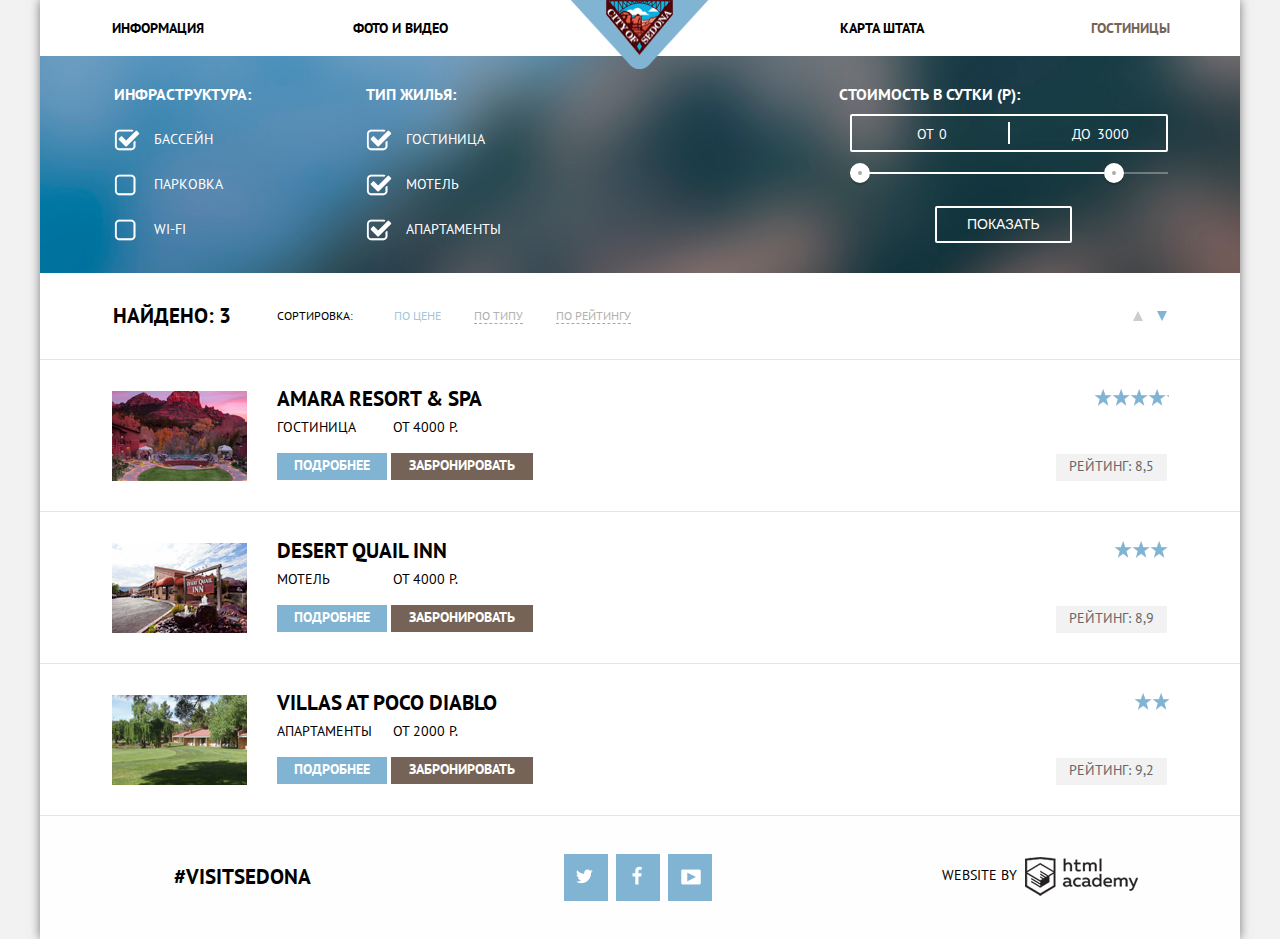
==== commit 6c586ecb: "Поправил замечания по стрелочкам , чекбоксам и другим штукам...." ====
--- a/hotels.html
+++ b/hotels.html
@@ -45,23 +45,19 @@
 
 					<legend>Инфраструктура:</legend>
 
-			   		<label for="infrastructure-pool">
-				   		<input id="infrastructure-pool" type="checkbox" name="infrastructure-pool" checked >
-				   		<span class="checkbox-indicator"></span>
-				   		Бассейн
-			   		</label>
+			   		
+				   	<input id="infrastructure-pool" type="checkbox" name="infrastructure-pool" checked >
+				   	<label for="infrastructure-pool">Бассейн</label>
+			   		
 					
-					<label for="infrastructure-parking">
-					   	<input id="infrastructure-parking" type="checkbox" name="infrastructure-parking" >
-						<span class="checkbox-indicator"></span>
-					   	Парковка
-				   	</label>
+					
+					<input id="infrastructure-parking" type="checkbox" name="infrastructure-parking" >
+					<label for="infrastructure-parking">Парковка</label>
+				   	
 
-				   	<label for="infrastructure-wifi">
-					   	<input id="infrastructure-wifi" type="checkbox" name="infrastructure-wifi" >
-						<span class="checkbox-indicator"></span>				   	
-					   	Wi-fi
-				   	</label>
+				   	
+					<input id="infrastructure-wifi" type="checkbox" name="infrastructure-wifi" >
+					<label for="infrastructure-wifi">Wi-fi</label>
 
 				</fieldset>	
 
@@ -69,23 +65,19 @@
 
 					<legend>Тип жилья:</legend>
 
-			   		<label for="type-hotels">
-				   		<input id="type-hotels" type="checkbox" name="type-hotels" checked >
-				   		<span class="checkbox-indicator" ></span>
-				   		Гостиница
-			   		</label>
+			   		
+				   	<input id="type-hotels" type="checkbox" name="type-hotels" checked >
+				   	<label for="type-hotels">Гостиница</label>
 
-				   	<label for="type-motel">
-					   	<input id="type-motel" type="checkbox" name="type-motel" checked>
-					   	<span class="checkbox-indicator"></span>
-					   	Мотель
-				   	</label>
+				   	
+					<input id="type-motel" type="checkbox" name="type-motel" checked>
+					<label for="type-motel">Мотель</label>
+
 					
-					<label for="type-apartments">
-					   	<input id="type-apartments" type="checkbox" name="type-apartments" checked >
-					   	<span class="checkbox-indicator"></span>
-					   	АПАРТАМЕНТЫ
-				   	</label>
+					
+					<input id="type-apartments" type="checkbox" name="type-apartments" checked >
+					<label for="type-apartments">АПАРТАМЕНТЫ</label>
+				   	
 
 				</fieldset>	
 
@@ -136,21 +128,21 @@
 				</li>
 			</ul>
 		
-			<div class="arrow clearfix">
-				<a href="#"><div class="hotels_tegfilter-links-arrowup"></div></a>
-				<a href="#"><div class="hotels_tegfilter-links-arrowdown"></div></a>
+			<div class="arrow">
+				<div class="arrowup"></div>
+				<div class="arrowdown"></div>
 			</div>
 			
 		</section>
 
 	<section class="hotels_filters-result">
 		<img src="img/hotel/prew-amararesort.jpg" alt="Hotels" width="135" height="90">
-		<div class="hotels_filters-result-text">
+		<div class="hotels_filters-result-text clearfix">
 			<a href="#"><h2>Amara resort &#38;  SPA</h2></a>			
-			<span class="hotels_filters-result-type"><p>Гостиница </p></span>
-			<span class="hotels_filters-result-cost"><p>от 4000 Р. </p></span>
-			<a href="#" class="hotels_filters-result-btnl">Подробнее</a>
-			<a href="#" class="hotels_filters-result-btnr">Забронировать</a> 
+			<p class="hotels_filters-result-type">Гостиница </p>
+			<p class="hotels_filters-result-cost">от 4000 Р. </p>
+			<a href="#" class="hotels_filters-result-btn btn-more">Подробнее</a>
+			<a href="#" class="hotels_filters-result-btn btn-reserved">Забронировать</a> 
 		</div>
 		<div class="hotels_filters-rating-star four-stars"></div> 
 		<a href="#" class="hotels_filters-rating-text">Рейтинг: 8,5</a>
@@ -161,10 +153,10 @@
 		<img src="img/hotel/prew-desertquail.jpg" alt="Hotels" width="135" height="90">
 		<div class="hotels_filters-result-text">
 			<a href="#"><h2>Desert Quail Inn</h2></a>			
-			<span class="hotels_filters-result-type"><p>Мотель </p></span>
-			<span class="hotels_filters-result-cost"><p>от 4000 Р. </p></span>
-			<a href="#" class="hotels_filters-result-btnl">Подробнее</a>
-			<a href="#" class="hotels_filters-result-btnr">Забронировать</a> 
+			<p class="hotels_filters-result-type">Мотель </p>
+			<p class="hotels_filters-result-cost">от 4000 Р. </p>
+			<a href="#" class="hotels_filters-result-btn btn-more">Подробнее</a>
+			<a href="#" class="hotels_filters-result-btn btn-reserved">Забронировать</a> 
 		</div>
 		<div class="hotels_filters-rating-star tree-stars"></div> 
 		<a href="#" class="hotels_filters-rating-text">Рейтинг: 8,9</a>		
@@ -174,10 +166,10 @@
 		<img src="img/hotel/prew-villastapoco.jpg" alt="Hotels" width="135" height="90">
 		<div class="hotels_filters-result-text">
 			<a href="#"><h2>Villas at Poco Diablo</h2></a>			
-			<span class="hotels_filters-result-type"><p>Апартаменты </p></span>
-			<span class="hotels_filters-result-cost"><p>от 2000 Р. </p></span>
-			<a href="#" class="hotels_filters-result-btnl">Подробнее</a>
-			<a href="#" class="hotels_filters-result-btnr">Забронировать</a> 
+			<p class="hotels_filters-result-type">Апартаменты </p>
+			<p class="hotels_filters-result-cost">от 2000 Р. </p>
+			<a href="#" class="hotels_filters-result-btn btn-more">Подробнее</a>
+			<a href="#" class="hotels_filters-result-btn btn-reserved">Забронировать</a> 
 		</div>
 		<div class="hotels_filters-rating-star two-stars"></div> 
 		<a href="#" class="hotels_filters-rating-text">Рейтинг: 9,2</a>		
--- a/css/style.css
+++ b/css/style.css
@@ -95,8 +95,6 @@
 .promo {
   padding: 0 0px;
   margin: 0;
-  background-color: #f2f2f2;
-  min-height: 56px;
   background-color: white; }
   .promo h2 {
     font-size: 21px;
@@ -118,9 +116,9 @@
   height: 508px;
   background-image: url(../img/fon-promo-top-text.png), url(../img/fon-promo-top.jpg);
   background-repeat: no-repeat;
-  background-size: auto, cover;
   background-position: center, 100% 28%;
-  z-index: 1; }
+  z-index: 1;
+  background-size: auto,100%; }
 
 .promo_img-sedona::after {
   content: "";
@@ -357,7 +355,8 @@
   padding-top: 55px;
   padding-bottom: 30px; }
 .search-hotels_title p {
-  margin: 0px;
+  width: 493px;
+  margin: auto;
   font-size: 14px;
   line-height: 24px;
   text-align: center; }
@@ -656,11 +655,13 @@
   height: 593px;
   margin-bottom: -120px;
   background-color: #f2f2f2;
-  background-image: url(../img/map.jpg);
-  background-repeat: no-repeat; }
+  background-repeat: no-repeat;
+  background-image: url(../img/map.jpg); }
 
 .navigaion-footer {
   display: flex;
+  position: relative;
+  z-index: 10;
   padding: 0 0px;
   background-color: #f2f2f2;
   min-height: 56px;
@@ -826,23 +827,24 @@
     line-height: 21px;
     text-align: center;
     text-transform: uppercase; }
-  .hotels_filters input[type="checkbox"] + .checkbox-indicator {
-    position: absolute;
+  .hotels_filters input[type="checkbox"] + label::before {
+    content: " ";
+    position: absolute;
+    left: 0;
+    width: 22px;
+    height: 22px;
     background-image: url(../img/iconsprite.png);
     background-repeat: no-repeat;
-    width: 22px;
-    height: 22px;
-    left: 0;
     background-position: -164px -182px; }
-  .hotels_filters input[type="checkbox"]:checked + .checkbox-indicator {
+  .hotels_filters input[type="checkbox"]:checked + label::before {
     width: 26px;
     height: 22px;
     background-position: -328px -182px; }
-  .hotels_filters input[type="checkbox"]:disabled + .checkbox-indicator {
+  .hotels_filters input[type="checkbox"]:disabled + label::before {
     width: 22px;
     height: 22px;
     background-position: -246px -182px; }
-  .hotels_filters input[type="checkbox"]:checked:disabled + .checkbox-indicator {
+  .hotels_filters input[type="checkbox"]:checked:disabled + label::before {
     width: 26px;
     height: 22px;
     background-position: -30px -264px; }
@@ -1031,7 +1033,8 @@
   width: 34px;
   height: 10px; }
 
-.hotels_tegfilter-links-arrowdown {
+.arrowup::after {
+  content: "";
   width: 0;
   height: 0;
   position: absolute;
@@ -1040,7 +1043,8 @@
   border-right: 5px solid transparent;
   border-top: 10px solid #81b3d2; }
 
-.hotels_tegfilter-links-arrowup {
+.arrowdown::before {
+  content: "";
   width: 0;
   height: 0;
   position: absolute;
@@ -1049,16 +1053,16 @@
   border-right: 5px solid transparent;
   border-bottom: 10px solid #cccccc; }
 
-.hotels_tegfilter-links-arrowdown:hover {
+.arrowup:hover::after {
   border-top: 10px solid #000000; }
 
-.hotels_tegfilter-links-arrowup:hover {
+.arrowup:active::after {
+  border-top: 10px solid #81b3d2; }
+
+.arrowdown:hover::before {
   border-bottom: 10px solid #000000; }
 
-.hotels_tegfilter-links-arrowdown:active {
-  border-top: 10px solid #81b3d2; }
-
-.hotels_tegfilter-links-arrowup:active {
+.arrowdown:active::before {
   border-bottom: 10px solid #81b3d2; }
 
 .hotels_filters-result {
@@ -1117,45 +1121,36 @@
   .hotels_filters-result-cost p {
     margin: 0; }
 
-.hotels_filters-result-btnl {
-  display: block;
-  position: absolute;
-  left: 0;
-  bottom: 6px;
-  width: 110px;
+.hotels_filters-result-btn {
+  display: inline-block;
+  vertical-align: top;
   height: 27px;
-  background-color: #81b3d2;
   color: white;
   font-weight: bold;
   font-size: 14px;
   line-height: 25px;
-  text-align: center; }
-
-.hotels_filters-result-btnl:hover {
+  text-align: center;
+  margin-top: 41px; }
+
+.btn-more {
+  width: 110px;
+  background-color: #81b3d2; }
+
+.btn-reserved {
+  width: 142px;
+  background-color: #766357; }
+
+.btn-more:hover {
   background-color: #669ec0; }
 
-.hotels_filters-result-btnl:active {
+.btn-more:active {
   background-color: #5496bd;
   color: #94b9d2; }
 
-.hotels_filters-result-btnr {
-  display: block;
-  position: absolute;
-  right: 0;
-  bottom: 6px;
-  width: 142px;
-  height: 27px;
-  color: white;
-  font-size: 14px;
-  line-height: 25px;
-  text-align: center;
-  font-weight: bold;
-  background-color: #766357; }
-
-.hotels_filters-result-btnr:hover {
+.btn-reserved:hover {
   background-color: #604e43; }
 
-.hotels_filters-result-btnr:active {
+.btn-reserved:active {
   background-color: #503e33;
   color: #877d78; }
 
@@ -1167,19 +1162,19 @@
   height: 20px; }
 
 .four-stars {
-  width: 90px;
-  background-image: url(../img/icon-star2.png);
-  background-repeat: no-repeat; }
+  width: 75px;
+  background-image: url(../img/icon-star.png);
+  background-repeat: repeat-x; }
 
 .tree-stars {
-  width: 70px;
-  background-image: url(../img/icon-star2.png);
-  background-repeat: no-repeat; }
+  width: 55px;
+  background-image: url(../img/icon-star.png);
+  background-repeat: repeat-x; }
 
 .two-stars {
-  width: 50px;
-  background-image: url(../img/icon-star2.png);
-  background-repeat: no-repeat; }
+  width: 35px;
+  background-image: url(../img/icon-star.png);
+  background-repeat: repeat-x; }
 
 .hotels_filters-rating-text {
   display: block;
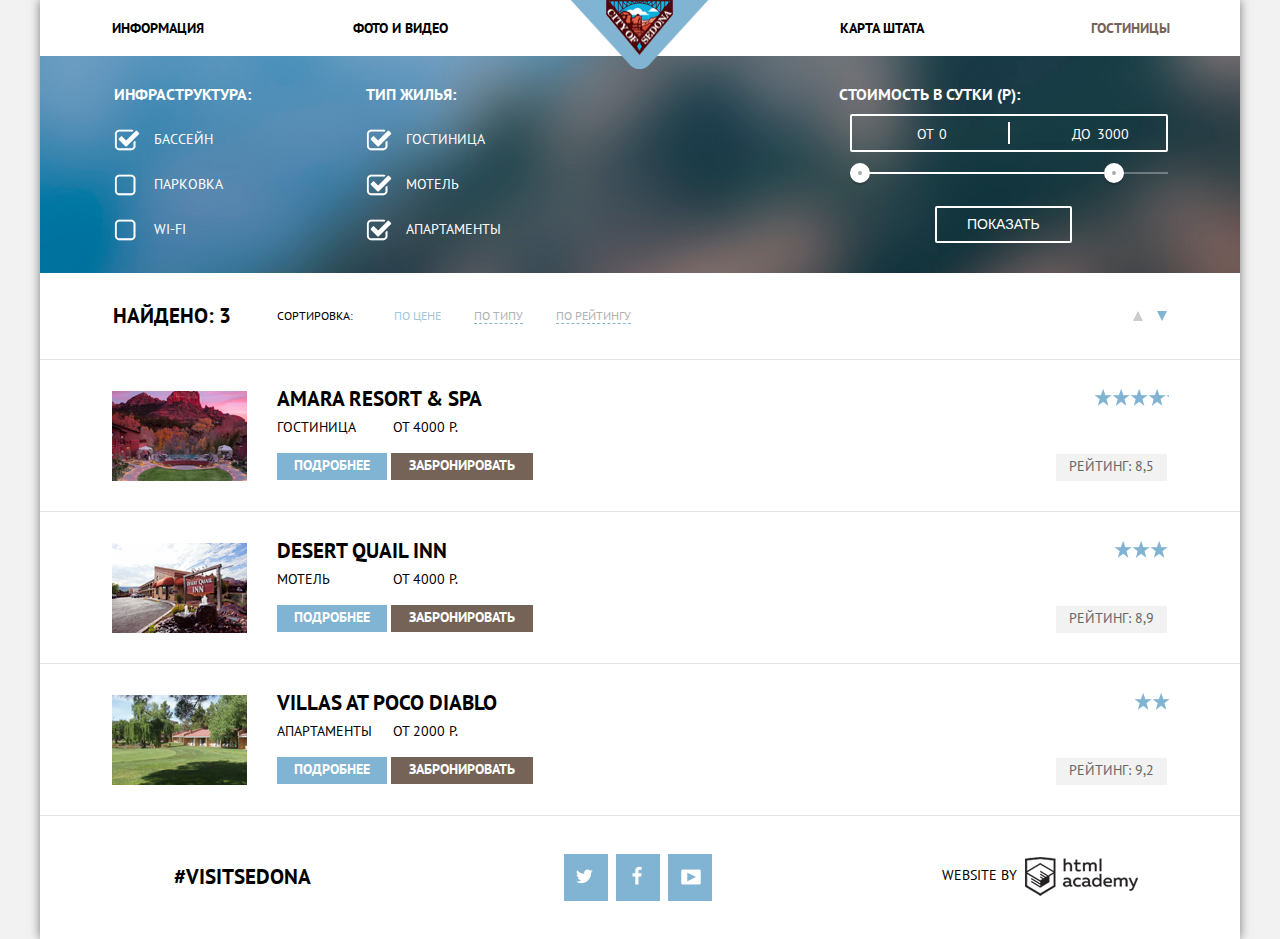
==== commit 40f2f7ac: "Сделал правки" ====
--- a/hotels.html
+++ b/hotels.html
@@ -175,7 +175,7 @@
 		<a href="#" class="hotels_filters-rating-text">Рейтинг: 9,2</a>		
 	</section>
 	</main>
-       <footer class="navigaion-footer">
+       <footer class="navigation-no-opacty navigaion-footer ">
 
           <div class="navigaion-footer_item">
                <a href="#" class="navigaion-footer_heshteg-link">#VISITSEDONA</a>
--- a/css/style.css
+++ b/css/style.css
@@ -181,8 +181,11 @@
     padding-left: 50px;
     padding-right: 50px; }
 .promo_items-long-imgr:nth-child(2) {
-  width: 800px;
+  min-width: 800px;
   height: 256px; }
+  .promo_items-long-imgr:nth-child(2) img {
+    width: 100%;
+    height: auto; }
 
 .promo_advantages-with-icon {
   display: flex;
@@ -267,8 +270,11 @@
   text-align: center; }
 
 .promo_items-long-imgl:nth-child(1) {
-  width: 800px;
+  min-width: 800px;
   height: 256px; }
+  .promo_items-long-imgl:nth-child(1) img {
+    width: 100%;
+    height: auto; }
 .promo_items-long-imgl:nth-child(2) {
   height: 256px;
   width: 400px;
@@ -393,6 +399,7 @@
   width: 568px;
   height: 396px;
   z-index: 5;
+  display: none;
   position: relative;
   background-color: #ffffff;
   color: black;
@@ -642,6 +649,10 @@
 .search-hotels_icon-date-out:active {
   background-position: -245px -100px; }
 
+.search-hotels_form-search-on {
+  display: block;
+  animation: slideInDown 0.6s; }
+
 .promo_img-map {
   display: flex;
   flex-direction: row;
@@ -663,12 +674,14 @@
   position: relative;
   z-index: 10;
   padding: 0 0px;
-  background-color: #f2f2f2;
   min-height: 56px;
   flex-direction: row;
   justify-content: center;
   flex-wrap: nowrap;
   background: rgba(255, 255, 255, 0.9); }
+
+.navigation-no-opacty {
+  background: white; }
 
 .navigaion-footer_item {
   width: 33.3%;
@@ -917,7 +930,8 @@
 .hotels_filters-price-min-price,
 .hotels_filters-price-max-price {
   width: 90px;
-  padding-left: 65px; }
+  padding-left: 65px;
+  line-height: 30px; }
 
 .hotels_filters-price-controls input {
   width: 50px;
@@ -1191,10 +1205,26 @@
   font-size: 14px;
   line-height: 25px; }
 
+input[id="search-hotels_adults-text"]:focus,
+input[id="search-hotels_children-text"]:focus {
+  outline: none; }
+
 /* Servise*/
 .clearfix::after {
   content: "";
   display: table;
   clear: both; }
 
+@keyframes slideInDown {
+  from {
+    -webkit-transform: translate3d(0, 100%, 0);
+    transform: translate3d(0, 100%, 0);
+    visibility: visible; }
+  to {
+    -webkit-transform: translate3d(0, 0, 0);
+    transform: translate3d(0, 0, 0); } }
+.slideInDown {
+  -webkit-animation-name: slideInDown;
+  animation-name: slideInDown; }
+
 /*# sourceMappingURL=style.css.map */
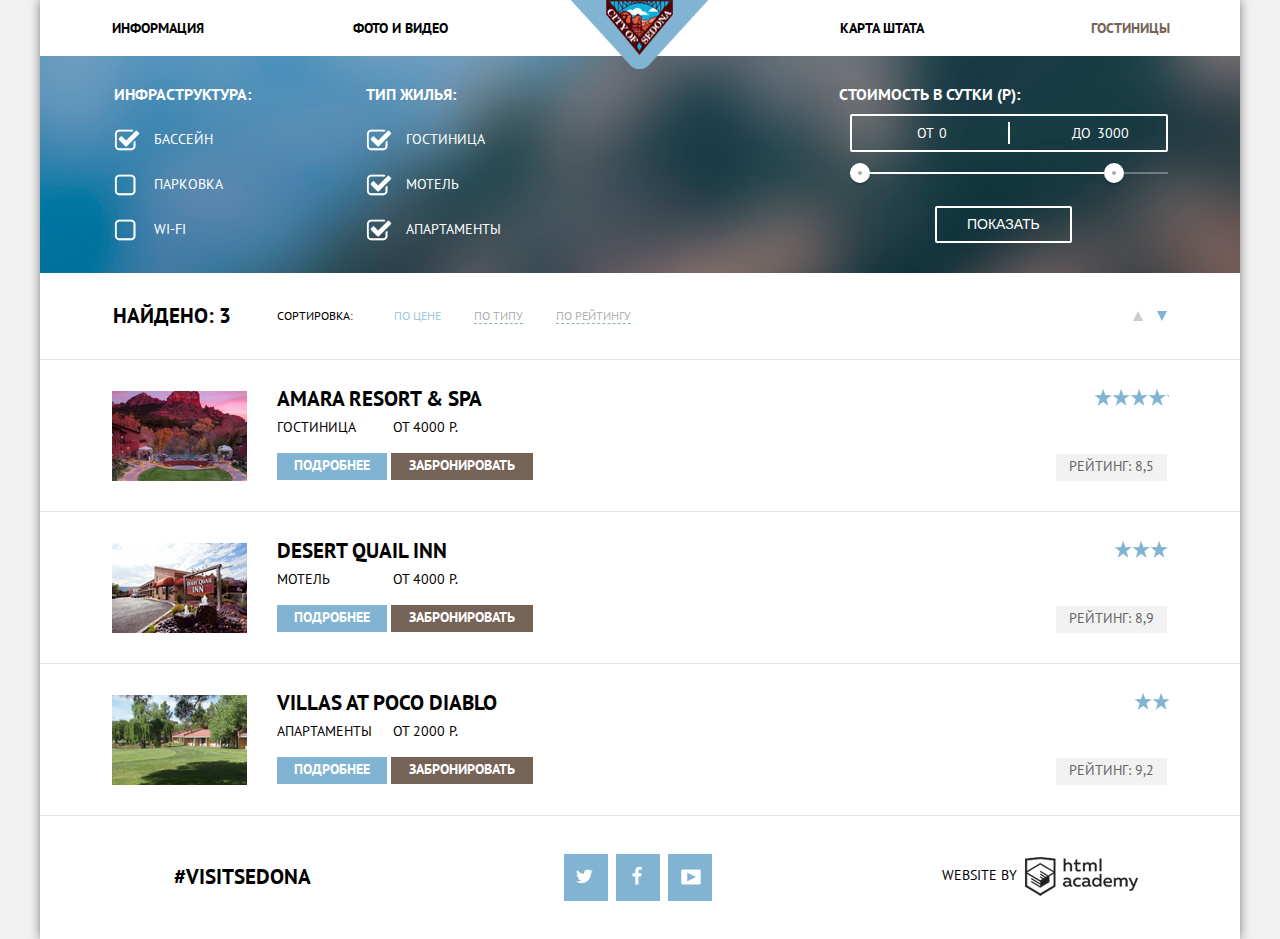
==== commit 2e10c1ee: "правка замечаний" ====
--- a/hotels.html
+++ b/hotels.html
@@ -1,10 +1,10 @@
 <!DOCTYPE html>
-<html lang="ru">
+<html lang="ru" class="no-js">
   <head>
     <meta charset="utf-8">
     <link href="https://fonts.googleapis.com/css?family=PT+Sans:400,700&amp;subset=cyrillic" rel="stylesheet">
     <link href="css/normalize.css" rel="stylesheet">
-    <link href="css/style.css" rel="stylesheet">
+    <link href="css/style.mini.css" rel="stylesheet">
     <title>HTML Academy: Седона</title>
   </head>
   <body>
@@ -39,7 +39,7 @@
 
 		<section class="hotels_filters">
 
-			<form action="#" method="post" class="hotels_filters_form ">
+			<form action=”form-filter.php” method="post" class="hotels_filters_form ">
 
 				<fieldset class="hotels_filters-infrastructure clearfix"> <!-- фильт инфраструктуры  -->
 
@@ -85,8 +85,8 @@
 					<div class="hotels_filters-price-title">Стоимость в сутки (Р): </div>
 
 					<div class="hotels_filters-price-controls">
-						<label class="hotels_filters-price-min-price">от <input type="text" name="min-price" id="min-price" value="0" ></label>
-						<label class="hotels_filters-price-max-price">до <input type="text" name="max-price" id="max-price" value="3000"></label>
+						<label class="hotels_filters-price-min-price" for="min-price">от <input type="text" name="min-price" id="min-price" value="0" ></label>
+						<label class="hotels_filters-price-max-price" for="max-price">до <input type="text" name="max-price" id="max-price" value="3000"></label>
 					</div>
 
 					<div class="hotels_filters-price-range">
@@ -194,6 +194,6 @@
         </footer> 
 
 	</div>
-		<script>document.write('<script src="http://' + (location.host || 'localhost').split(':')[0] + ':35729/livereload.js?snipver=1"></' + 'script>')</script>		
+<script src="js/production.min.js"></script>		
   </body>
 </html>--- a/css/style.mini.css
+++ b/css/style.mini.css
@@ -0,0 +1 @@
+body,html{font-family:"PT Sans","Arial",sans-serif;text-transform:uppercase;text-decoration:none;background-color:#f2f2f2;position:relative}a{text-transform:uppercase;text-decoration:none}.wrapper-page{margin:0 auto;max-width:1200px;min-width:768px;box-shadow:0 0 10px rgba(0,0,0,0.5)}.navigaion-header{position:relative;z-index:2;background-color:#fff;padding:0;margin:0}.navigaion-header_list{display:flex;flex-direction:row;align-items:center;justify-content:center;flex-wrap:wrap;padding:0;margin:0;height:56px;list-style:none}.navigaion-header_list-item{flex-grow:1;width:20%;height:inherit;background-color:#fff}.navigaion-header_list-item:nth-child(1) :first-child{float:left;margin:16px 10px 22px 72px}.navigaion-header_list-item:nth-child(2) :first-child{float:left;margin:16px 20px 22px 13px}.navigaion-header_list-item:nth-child(3) :first-child{float:right;margin:16px 16px 22px auto}.navigaion-header_list-item:nth-child(4) :first-child{float:right;margin:16px 70px 22px auto}.navigaion-header_btn{display:block;height:auto;width:auto;font-weight:700;font-size:14px;line-height:24px;color:#000;text-decoration:none}.navigaion-header_btn:hover{color:#81b3d2}.navigaion-header_btn:active{color:#dadada}.navigaion-header_btn-active{color:#766357}.navigaion-header_logo{display:block;position:absolute;left:calc(50% - 69px);top:0;margin-top:0}.navigaion-header_btn-link-active{color:#766357}.promo{padding:0;margin:0;background-color:#fff}.promo h2{font-size:21px;line-height:21px;font-weight:700}.promo p{font-size:14px;line-height:21px}.promo_img-sedona{display:flex;position:relative;flex-direction:row;align-items:center;justify-content:center;flex-wrap:nowrap;text-align:center;width:inherit;height:508px;background-image:url(../img/fon-promo-top-text.png),url(../img/fon-promo-top.jpg);background-repeat:no-repeat;background-position:center,100% 28%;z-index:1;background-size:auto,100%}.promo_img-sedona::after{content:"";background-image:url(../img/fon-promo-top-mask.png);background-repeat:no-repeat;position:absolute;top:89%;left:calc(50% - 600px);display:block;width:1200px;height:57px}.promo_title{display:flex;flex-direction:column;align-items:center;justify-content:center;flex-wrap:nowrap;height:216px;text-align:center;background-color:#fff}.promo_title h2{width:570px;padding-top:9px;margin:0;font-size:21px;font-weight:700;line-height:26px}.promo_title p{margin:0;padding-top:28px;font-size:14px;line-height:26px}.promo_long-imgr{display:flex;padding:0;background-color:#f2f2f2;min-height:56px;flex-direction:row;align-items:center;justify-content:center;flex-wrap:nowrap;align-content:center;text-align:center}.promo_items-long-imgr:nth-child(1){height:256px;width:400px;background-color:#81b3d2;color:#fff}.promo_items-long-imgr:nth-child(1) h2{margin:0;padding:57px 100px 8px}.promo_items-long-imgr:nth-child(1) p{padding-bottom:6px;padding-left:50px;padding-right:50px}.promo_items-long-imgr:nth-child(2){min-width:800px;height:256px}.promo_items-long-imgr:nth-child(2) img{width:100%;height:auto}.promo_advantages-with-icon{display:flex;padding:0;background-color:#f2f2f2;min-height:56px;flex-direction:row;align-items:center;justify-content:center;flex-wrap:nowrap;align-content:center;text-align:center;height:330px}.promo_advantages-with-icon-items{background-color:#fff;position:relative;width:34.3%;height:inherit}.promo_advantages-with-icon-items h2{margin:0;padding-top:160px}.promo_advantages-with-icon-items:nth-child(1) p{margin:0;padding-top:25px;padding-right:55px;padding-left:55px}.promo_advantages-with-icon-items:nth-child(1) :first-child::before{content:"";background-image:url(../img/iconsprite.png);background-repeat:no-repeat;background-position:-456px -30px;position:absolute;top:18%;right:41%;display:block;width:75px;height:72px}.promo_advantages-with-icon-items:nth-child(2) p{margin:0;padding-top:25px;padding-right:55px;padding-left:55px}.promo_advantages-with-icon-items:nth-child(2) :first-child::before{content:"";background-image:url(../img/iconsprite.png);background-repeat:no-repeat;background-position:-30px -100px;position:absolute;top:18%;right:41%;display:block;width:74px;height:70px}.promo_advantages-with-icon-items:nth-child(3) p{margin:0;padding-top:25px;padding-right:55px;padding-left:55px}.promo_advantages-with-icon-items:nth-child(3) :first-child::before{content:"";background-image:url(../img/iconsprite.png);background-repeat:no-repeat;background-position:-256px -264px;position:absolute;top:18%;right:41%;display:block;width:64px;height:76px}.promo_long-imgl{display:flex;padding:0;background-color:#f2f2f2;min-height:56px;flex-direction:row;align-items:center;justify-content:center;flex-wrap:nowrap;align-content:center;text-align:center}.promo_items-long-imgl:nth-child(1){min-width:800px;height:256px}.promo_items-long-imgl:nth-child(1) img{width:100%;height:auto}.promo_items-long-imgl:nth-child(2){height:256px;width:400px;background-color:#81b3d2;color:#fff}.promo_items-long-imgl:nth-child(2) h2{margin:0;line-height:21px;padding:54px 120px 12px}.promo_items-long-imgl:nth-child(2) p{padding-bottom:6px;padding-left:48px;padding-right:48px}.promo_advantages-with-text{display:flex;padding:0;background-color:#f2f2f2;min-height:56px;flex-direction:row;align-items:center;justify-content:center;flex-wrap:nowrap;text-align:center;height:256px}.promo_advantages-with-text-items{width:34.3%;height:inherit;background-color:#f2f2f2}.promo_advantages-with-text-items:nth-child(1) h2{margin:0;padding:47px 145px 25px 140px}.promo_advantages-with-text-items:nth-child(1) p{margin:0;padding-bottom:20px;padding-left:60px;padding-right:60px}.promo_advantages-with-text-items:nth-child(2) h2{margin:0;padding:47px 145px 25px 140px}.promo_advantages-with-text-items:nth-child(2) p{margin:0;padding-left:60px;padding-right:60px;padding-bottom:20px}.promo_advantages-with-text-items:nth-child(3) h2{margin:0;padding:47px 145px 25px 140px}.promo_advantages-with-text-items:nth-child(3) p{margin:0;padding-left:60px;padding-right:60px;padding-bottom:20px}.search-hotels{flex-direction:row;align-items:center;justify-content:center;flex-wrap:wrap;align-content:stretch;height:290px;text-align:center;height:inherit}.search-hotels_title h2{margin:0;font-size:30px;line-height:24px;font-weight:700;padding-top:55px;padding-bottom:30px}.search-hotels_title p{width:493px;margin:auto;font-size:14px;line-height:24px;text-align:center}.search-hotels_dropdown-form{height:85px;width:568px;background-color:#766357;margin:48px auto 0}.search-hotels_btn{width:568px;height:55px;display:block;margin:0;padding-top:30px;font-size:21px;line-height:26px;font-weight:700;color:#fff;text-decoration:none}.search-hotels_btn:hover{background-color:#604e43}.search-hotels_btn:active{background-color:#503e33;color:#877d78}.search-hotels_form-search{width:568px;height:396px;z-index:5;display:none;position:relative;display:block;background-color:#fff;color:#000;box-shadow:0 0 10px rgba(0,0,0,0.5)}.search-hotels_form-search input[type="submit"]{display:block;position:absolute;height:55px;width:458px;background-color:#81b3d2;bottom:55px;left:55px;right:55px;top:282px;border:0;color:#fff;text-transform:uppercase;cursor:pointer;font-size:21px;line-height:26px}.search-hotels_form-search label[for="search-hotels_date-in"]{display:inline-block;position:absolute;width:90px;height:18px;left:55px;right:422px;bottom:314px;top:65px;font-size:14px;font-weight:700;vertical-align:top}.search-hotels_form-search input[name="search-hotels_date-in-text"]{display:block;position:absolute;left:167px;right:55px;bottom:302px;top:55px;height:35px;width:333px;background-color:#f2f2f2;border:0;padding-left:13px;text-transform:uppercase;font-weight:700;font-size:14px}.search-hotels_form-search label[for="search-hotels_date-out"]{display:inline-block;position:absolute;width:93px;height:18px;left:55px;right:419px;bottom:247px;top:133px;font-size:14px;font-weight:700;vertical-align:top}.search-hotels_form-search input[name="search-hotels_date-out-text"]{display:block;position:absolute;left:167px;right:55px;bottom:302px;top:122px;height:35px;width:333px;background-color:#f2f2f2;border:0;padding-left:13px;text-transform:uppercase;font-weight:700;font-size:14px}.search-hotels_form-search label[for="search-hotels_adults-text"]{display:inline-block;position:absolute;width:90px;height:18px;left:46px;right:419px;bottom:181px;top:200px;font-size:14px;font-weight:700;vertical-align:top}.search-hotels_form-search input[class="search-hotels_adults-btn-minus"]{display:block;position:absolute;left:167px;top:190px;right:363px;bottom:167px;border:0;height:38px;width:38px;background-image:url(../img/iconsprite.png);background-repeat:no-repeat;background-position:-401px -146px;background-color:#f2f2f2}.search-hotels_form-search input[id="search-hotels_adults-text"]{display:block;position:absolute;left:205px;top:190px;right:325px;bottom:167px;border:0;height:36px;width:25px;margin:0;padding-left:12px;background-color:#f2f2f2;color:#000;font-weight:700}.search-hotels_form-search input[class="search-hotels_adults-btn-plus"]{display:block;position:absolute;left:242px;top:190px;right:288px;bottom:167px;border:0;height:38px;width:38px;background-image:url(../img/iconsprite.png);background-repeat:no-repeat;background-position:-471px -212px;background-color:#f2f2f2}.search-hotels_form-search label[for="search-hotels_children-text"]{display:inline-block;position:absolute;width:90px;height:18px;left:308px;bottom:181px;top:200px;font-size:14px;font-weight:700;vertical-align:top}.search-hotels_form-search input[class="search-hotels_children-btn-minus"]{display:block;position:absolute;left:399px;top:190px;right:131px;bottom:167px;border:0;height:38px;width:38px;background-image:url(../img/iconsprite.png);background-repeat:no-repeat;background-position:-401px -146px;background-color:#f2f2f2}.search-hotels_form-search input[id="search-hotels_children-text"]{display:block;position:absolute;left:437px;top:190px;right:93px;bottom:167px;border:0;height:36px;width:25px;margin:0;padding-left:12px;background-color:#f2f2f2;color:#000;font-weight:700}.search-hotels_form-search input[class="search-hotels_children-btn-plus"]{display:block;position:absolute;left:472px;top:190px;right:55px;bottom:167px;border:0;height:38px;width:38px;background-image:url(../img/iconsprite.png);background-repeat:no-repeat;background-position:-471px -212px;background-color:#f2f2f2}.search-hotels_form-search input[type="submit"]:hover{background-color:#669ec0}.search-hotels_form-search input[type="submit"]:active{background-color:#5496bd;color:#94b9d2}.search-hotels_form-search input[type="text"]:hover{background-color:#ebebeb}.search-hotels_form-search input[type="text"]:focus{background-color:#fff}.search-hotels_form-search input[class="search-hotels_adults-btn-minus"]:hover{background-position:-401px -209px}.search-hotels_form-search input[class="search-hotels_adults-btn-minus"]:active{background-position:-473px -146px}.search-hotels_form-search input[class="search-hotels_children-btn-minus"]:hover{background-position:-401px -209px}.search-hotels_form-search input[class="search-hotels_children-btn-minus"]:active{background-position:-473px -146px}.search-hotels_form-search input[class="search-hotels_adults-btn-plus"]:hover{background-position:-436px -283px}.search-hotels_form-search input[class="search-hotels_children-btn-plus"]:hover{background-position:-436px -283px}.search-hotels_form-search input[class="search-hotels_adults-btn-plus"]:active{background-position:-365px -283px}.search-hotels_form-search input[class="search-hotels_children-btn-plus"]:active{background-position:-365px -283px}.search-hotels_form-search input[class="search-hotels_adults-btn-minus"],.search-hotels_form-search input[class="search-hotels_children-btn-minus"],.search-hotels_form-search input[class="search-hotels_children-btn-plus"],.search-hotels_form-search input[class="search-hotels_adults-btn-plus"]{cursor:pointer}.search-hotels_icon-date-in{display:block;position:absolute;top:50px;left:483px;right:64px;bottom:302px;top:63px;width:21px;height:22px;background-image:url(../img/iconsprite.png);background-repeat:no-repeat;background-position:-164px -100px}.search-hotels_icon-date-out{display:block;position:absolute;top:50px;left:483px;right:64px;bottom:302px;top:130px;width:21px;height:22px;background-image:url(../img/iconsprite.png);background-repeat:no-repeat;background-position:-164px -100px}.search-hotels_icon-date-in:hover{background-position:-326px -100px}.search-hotels_icon-date-in:active{background-position:-245px -100px}.search-hotels_icon-date-out:hover{background-position:-326px -100px}.search-hotels_icon-date-out:active{background-position:-245px -100px}.search-hotels_form-search-off{display:none}.search-hotels_form-search-on{display:block;animation:slideInDown .6s}.promo_img-map{display:flex;flex-direction:row;align-items:center;justify-content:space-between;flex-wrap:wrap;text-align:center;padding:0;width:100%;min-height:56px;height:593px;margin-bottom:-120px;background-color:#f2f2f2;background-repeat:no-repeat;background-image:url(../img/map.jpg)}.navigaion-footer{display:flex;position:relative;z-index:10;padding:0;min-height:56px;flex-direction:row;justify-content:center;flex-wrap:nowrap;background:rgba(255,255,255,0.9)}.navigation-no-opacty{background:#fff}.navigaion-footer_item{width:33.3%;height:120px}.navigaion-footer_item:nth-child(2){display:block;width:153px;height:47px;margin:38px auto}.navigaion-footer_item:nth-child(3){margin:0;padding:0;position:relative}.navigaion-footer_heshteg-link{display:inline-block;font-size:21px;font-weight:700;color:#000;margin:0;padding-left:134px;padding-top:49px;vertical-align:top}.social-btn-footer{font-size:0;display:inline-block;display:relative;vertical-align:top;height:inherit;width:44px;margin-right:4px;background-color:#81b3d2}.social-btn-footer:hover{background-color:#669ec0}.social-btn-footer--twitter::before{content:"";background-image:url(../img/iconsprite.png);background-repeat:no-repeat;background-position:-510px -281px;position:absolute;display:inline-block;vertical-align:top;text-align:center;width:inherit;height:inherit}.social-btn-footer--twitter:active::before{background-image:url(../img/iconsprite.png);background-repeat:no-repeat;background-position:-18px -356px}.social-btn-footer--facebook::before{content:"";background-image:url(../img/iconsprite.png);background-repeat:no-repeat;background-position:-100px -252px;position:absolute;display:inline-block;vertical-align:top;text-align:center;width:inherit;height:inherit}.social-btn-footer--facebook:active::before{background-image:url(../img/iconsprite.png);background-repeat:no-repeat;background-position:-170px -252px}.social-btn-footer--youtube::before{content:"";background-image:url(../img/iconsprite.png);background-repeat:no-repeat;background-position:-94px -356px;position:absolute;display:inline-block;vertical-align:top;text-align:center;width:inherit;height:inherit}.social-btn-footer--youtube:active::before{background-image:url(../img/iconsprite.png);background-repeat:no-repeat;background-position:-368px -356px}.text-footer-logo{display:block;position:absolute;bottom:34px;right:213px;width:85px;font-size:14px;line-height:26px}.img-footer-logo{display:block;position:absolute;right:102px;bottom:40px;top:41px;background-image:url(../img/sprite_logo_htmlacademy.png);width:113px;height:39px;background-position:-30px -30px}.img-footer-logo:hover{background-position:-30px -228px}.img-footer-logo:active{background-position:-30px -129px}.hotels{padding:0;margin:0;min-height:56px;background-color:#fff}.hotels h2{font-size:21px;line-height:21px;font-weight:700}.hotels p{font-size:14px;line-height:21px}.hotels_filters{min-height:217px;background-image:url(../img/hotel/fon-promo-top-hotel.jpg);background-repeat:no-repeat;background-position:45% 50%;color:#fff;position:relative}.hotels_filters legend{font-size:16px;font-weight:700;line-height:21px;padding:0;margin:0}.hotels_filters input[type="checkbox"]{display:none}.hotels_filters label[for="type-hotels"],.hotels_filters label[for="type-motel"],.hotels_filters label[for="type-apartments"],.hotels_filters label[for="infrastructure-pool"],.hotels_filters label[for="infrastructure-parking"],.hotels_filters label[for="infrastructure-wifi"]{float:left;margin-top:24px;padding-left:40px;position:relative;font-size:14px;line-height:21px;text-align:center;text-transform:uppercase}.hotels_filters input[type="checkbox"] + label::before{content:" ";position:absolute;left:0;width:22px;height:22px;background-image:url(../img/iconsprite.png);background-repeat:no-repeat;background-position:-164px -182px}.hotels_filters input[type="checkbox"]:checked + label::before{width:26px;height:22px;background-position:-328px -182px}.hotels_filters input[type="checkbox"]:disabled + label::before{width:22px;height:22px;background-position:-246px -182px}.hotels_filters input[type="checkbox"]:checked:disabled + label::before{width:26px;height:22px;background-position:-30px -264px}.hotels_filters_form{min-height:inherit;padding:0}.hotels_filters_form label{cursor:pointer}.hotels_filters-infrastructure{display:block;position:absolute;top:13%;left:6%;padding:0;border:0;width:100px}.hotels_filters-type{display:block;position:absolute;top:13%;left:27%;padding:0;border:0;width:140px}.hotels_filters-price{display:block;position:absolute;top:13%;right:6%;width:318px;height:auto;color:#fff;font-size:16px;font-weight:700;line-height:21px;text-transform:uppercase}.hotels_filters-price-title{margin-bottom:9px;margin-left:-11px}.hotels_filters-price-controls{position:relative;height:34px;margin-bottom:20px;border:2px solid #fff;border-radius:2px;font-size:0}.hotels_filters-price-controls::after{content:"";position:absolute;top:50%;left:50%;transform:translate(-50%,-50%);width:2px;height:22px;background:#fff}.hotels_filters-price-controls label{display:inline-block;font-size:14px;line-height:35px;vertical-align:top;cursor:pointer;font-weight:400}.hotels_filters-price-min-price,.hotels_filters-price-max-price{width:90px;padding-left:65px;line-height:30px}.hotels_filters-price-controls input{width:50px;margin:0;color:inherit;font:inherit;outline:none;line-height:30px;background:none;border:none}.hotels_filters-price-range{position:relative;margin-bottom:32px}.hotels_filters-price-range-scale{height:2px;background:rgba(255,255,255,0.3)}.hotels_filters-price-range-bar{width:80%;height:inherit;background:#fff}.hotels_filters-price-range-toggle{position:absolute;top:-9px;width:4px;height:4px;background:#ababab;border:8px solid #fff;border-radius:50%;box-shadow:0 2px 1px 0 rgba(0,1,1,0.2);cursor:pointer}.hotels_filters-price-range-toggle-min{left:0}.hotels_filters-price-range-toggle-max{left:80%}.hotels_filters-price-range-toggle:hover{background:#1c4f80}.hotels_filters-price-btn{display:block;margin:0 85px;padding:6px 30px;font-size:14px;line-height:21px;color:#fff;text-transform:uppercase;background:transparent;border:2px solid #fff;border-radius:2px;cursor:pointer}.hotels_filters-price-btn:hover{color:#000;background:#fff}.hotels_tegfilter{display:flex;justify-content:space-between;align-items:center;flex-direction:row;flex-wrap:nowrap;min-height:86px}.hotels_tegfilter-links{list-style:none;margin:0;padding:0;margin-left:73px;font-size:12px;line-height:18px}.hotels_tegfilter-links h2{font-size:21px;font-weight:700;line-height:26px}.hotels_tegfilter-links li{display:inline-block;vertical-align:middle}.hotels_tegfilter-links li:nth-child(1){margin-right:43px}.hotels_tegfilter-links li:nth-child(2){margin-right:38px}.hotels_tegfilter-links li:nth-child(3){margin-right:30px}.hotels_tegfilter-links li:nth-child(4){margin-right:30px}.hotels_tegfilter-links-dashed{text-decoration:none;border-bottom:1px dashed #81b3d2;color:#b1b1b1;text-transform:uppercase}.hotels_tegfilter-links-dashed:hover{color:#a8c9df}.hotels_tegfilter-links-dashed:active{color:#000;border-bottom:none}.hotels_tegfilter-links-blue{color:#a2c7de;text-decoration:none;text-transform:uppercase}.arrow{margin-right:73px;position:relative;width:34px;height:10px}.arrowup::after{content:"";width:0;height:0;position:absolute;right:0;border-left:5px solid transparent;border-right:5px solid transparent;border-top:10px solid #81b3d2}.arrowdown::before{content:"";width:0;height:0;position:absolute;left:0;border-left:5px solid transparent;border-right:5px solid transparent;border-bottom:10px solid #ccc}.arrowup:hover::after{border-top:10px solid #000}.arrowup:active::after{border-top:10px solid #81b3d2}.arrowdown:hover::before{border-bottom:10px solid #000}.arrowdown:active::before{border-bottom:10px solid #81b3d2}.hotels_filters-result{position:relative;min-height:151px;border-top:1px solid #e5e5e5}.hotels_filters-result img{margin-left:72px;margin-top:31px;margin-right:30px;display:block}.hotels_filters-result:last-of-type{border-bottom:1px solid #e5e5e5}.hotels_filters-result-text{display:block;position:absolute;top:26px;left:237px;width:259px;height:100px;align-self:center}.hotels_filters-result-text h2{margin:0;padding:0;font-size:21px;font-weight:700;line-height:26px}.hotels_filters-result-text a:nth-child(1){color:#000}.hotels_filters-result-text a:nth-child(1):hover{color:#81b3d2}.hotels_filters-result-text a:nth-child(1):active{color:#cacaca}.hotels_filters-result-type{display:block;position:absolute;margin:0;padding:0;top:31px}.hotels_filters-result-type p{margin:0}.hotels_filters-result-cost{display:block;position:absolute;top:31px;right:78px;margin:0;padding-top:0}.hotels_filters-result-cost p{margin:0}.hotels_filters-result-btn{display:inline-block;vertical-align:top;height:27px;color:#fff;font-weight:700;font-size:14px;line-height:25px;text-align:center;margin-top:41px}.btn-more{width:110px;background-color:#81b3d2}.btn-reserved{width:142px;background-color:#766357}.btn-more:hover{background-color:#669ec0}.btn-more:active{background-color:#5496bd;color:#94b9d2}.btn-reserved:hover{background-color:#604e43}.btn-reserved:active{background-color:#503e33;color:#877d78}.hotels_filters-rating-star{display:block;position:absolute;right:71px;top:29px;height:20px}.four-stars{width:75px;background-image:url(../img/icon-star.png);background-repeat:repeat-x}.tree-stars{width:55px;background-image:url(../img/icon-star.png);background-repeat:repeat-x}.two-stars{width:35px;background-image:url(../img/icon-star.png);background-repeat:repeat-x}.hotels_filters-rating-text{display:block;position:absolute;right:73px;bottom:30px;width:111px;height:27px;margin:0;padding:0;background-color:#f2f2f2;text-align:center;color:#666;font-size:14px;line-height:25px}input[id="search-hotels_adults-text"]:focus,input[id="search-hotels_children-text"]:focus{outline:none}.clearfix::after{content:"";display:table;clear:both}@keyframes slideInDown{from{-webkit-transform:translate3d(0,100%,0);transform:translate3d(0,100%,0);visibility:visible}to{-webkit-transform:translate3d(0,0,0);transform:translate3d(0,0,0)}}.slideInDown{-webkit-animation-name:slideInDown;animation-name:slideInDown}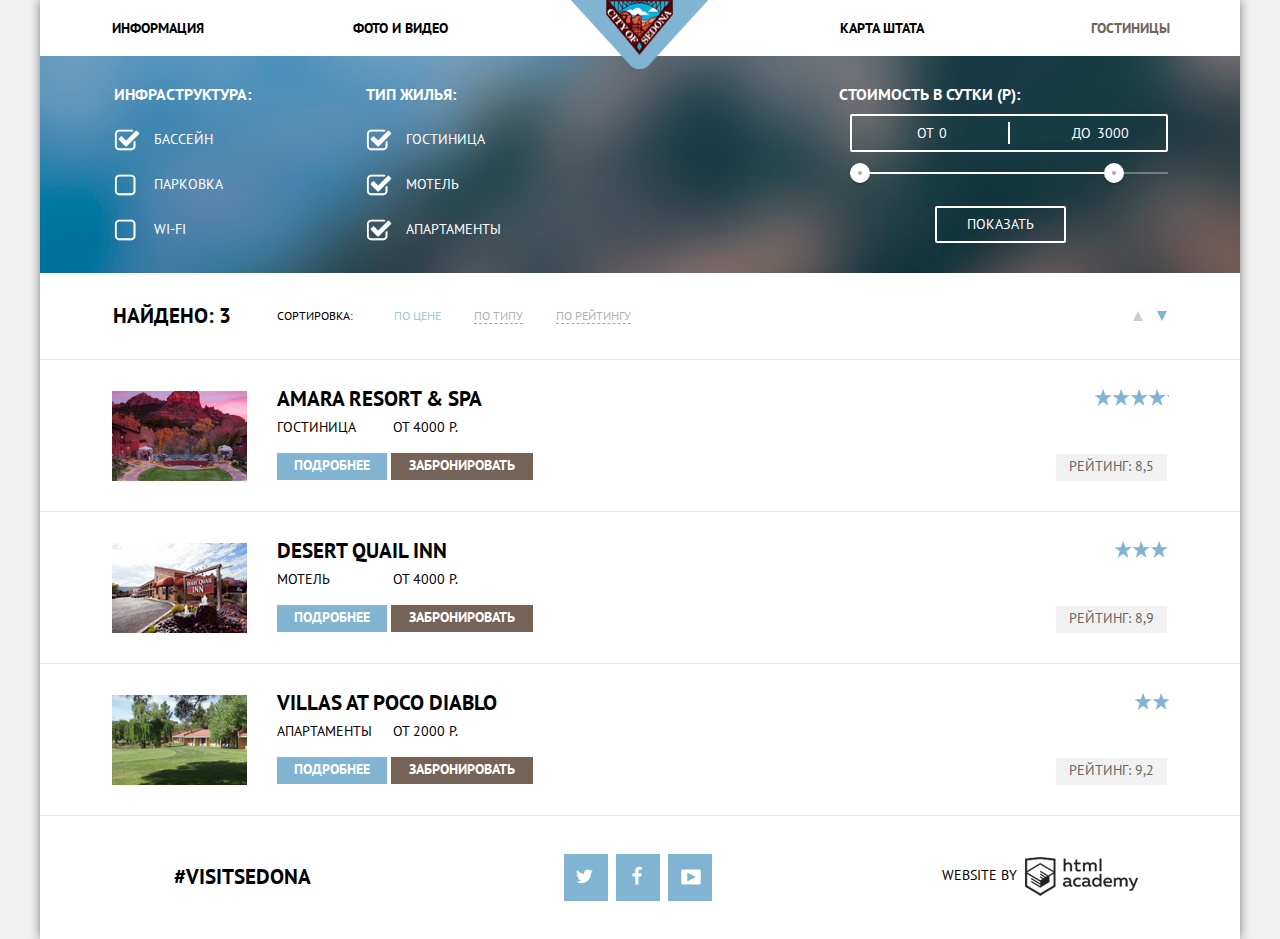
==== commit fb7f1969: "правки" ====
--- a/hotels.html
+++ b/hotels.html
@@ -1,199 +1,152 @@
 <!DOCTYPE html>
-<html lang="ru" class="no-js">
-  <head>
+<html lang="ru">
+<head>
     <meta charset="utf-8">
     <link href="https://fonts.googleapis.com/css?family=PT+Sans:400,700&amp;subset=cyrillic" rel="stylesheet">
-    <link href="css/normalize.css" rel="stylesheet">
+    <link href="css/normalize.mini.css" rel="stylesheet">
     <link href="css/style.mini.css" rel="stylesheet">
     <title>HTML Academy: Седона</title>
-  </head>
-  <body>
-	<div class="wrapper-page">
-		<nav class="navigaion-header">
-
-		     <ul class="navigaion-header_list">
-		        <li class="navigaion-header_list-item"> 
-		          <a href="#" class="navigaion-header_btn">Информация</a>
-		        </li>
-		        <li class="navigaion-header_list-item">
-		          <a href="#" class="navigaion-header_btn">Фото и видео</a>
-		        </li>
-		        <li class="navigaion-header_list-item">
-		          <a href="#" class="navigaion-header_btn">Карта штата</a>
-		        </li>
-		        <li class="navigaion-header_list-item">
-		          <a href="#" class="navigaion-header_btn-active navigaion-header_btn">Гостиницы</a>
-		        </li>
-		    </ul>
-
-		    <div class="navigaion-header_logo">   
-		        <a href="index.html"><img src="img/logo.png" alt="Citi of Sedona" width="138" height="69"> </a>
-		    </div> 
-
-		  </nav>
-
-
-
-
-	<main class="hotels">
-
-		<section class="hotels_filters">
-
-			<form action=”form-filter.php” method="post" class="hotels_filters_form ">
-
-				<fieldset class="hotels_filters-infrastructure clearfix"> <!-- фильт инфраструктуры  -->
-
-					<legend>Инфраструктура:</legend>
-
-			   		
-				   	<input id="infrastructure-pool" type="checkbox" name="infrastructure-pool" checked >
-				   	<label for="infrastructure-pool">Бассейн</label>
-			   		
-					
-					
-					<input id="infrastructure-parking" type="checkbox" name="infrastructure-parking" >
-					<label for="infrastructure-parking">Парковка</label>
-				   	
-
-				   	
-					<input id="infrastructure-wifi" type="checkbox" name="infrastructure-wifi" >
-					<label for="infrastructure-wifi">Wi-fi</label>
-
-				</fieldset>	
-
-				<fieldset class="hotels_filters-type clearfix"> <!-- фильтр жилья  -->
-
-					<legend>Тип жилья:</legend>
-
-			   		
-				   	<input id="type-hotels" type="checkbox" name="type-hotels" checked >
-				   	<label for="type-hotels">Гостиница</label>
-
-				   	
-					<input id="type-motel" type="checkbox" name="type-motel" checked>
-					<label for="type-motel">Мотель</label>
-
-					
-					
-					<input id="type-apartments" type="checkbox" name="type-apartments" checked >
-					<label for="type-apartments">АПАРТАМЕНТЫ</label>
-				   	
-
-				</fieldset>	
-
-				<div class="hotels_filters-price">
-					<div class="hotels_filters-price-title">Стоимость в сутки (Р): </div>
-
-					<div class="hotels_filters-price-controls">
-						<label class="hotels_filters-price-min-price" for="min-price">от <input type="text" name="min-price" id="min-price" value="0" ></label>
-						<label class="hotels_filters-price-max-price" for="max-price">до <input type="text" name="max-price" id="max-price" value="3000"></label>
-					</div>
-
-					<div class="hotels_filters-price-range">
-						<div class="hotels_filters-price-range-scale">
-							<div class="hotels_filters-price-range-bar"></div>
-						</div>
-						<div class="hotels_filters-price-range-toggle hotels_filters-price-range-toggle-min"></div>
-						<div class="hotels_filters-price-range-toggle hotels_filters-price-range-toggle-max"></div>
-					</div>
-
-					<button class="hotels_filters-price-btn" type="submit" >Показать</button>
-					
-				</div>		
-
-			</form>
-			
-		</section>
-			
-		<section class="hotels_tegfilter">
-
-			<ul class="hotels_tegfilter-links">
-				<li>
-					<h2>Найдено: 3</h2>
-				</li>
-				<li>
-					Сортировка:
-				</li>
-
-				<li>
-					<a href="#" class="hotels_tegfilter-links-blue">По цене</a>
-				</li>
-
-				<li>
-					<a href="#" class="hotels_tegfilter-links-dashed">По типу</a>
-				</li>
-
-				<li>
-					<a href="#" class="hotels_tegfilter-links-dashed">По рейтингу</a>
-				</li>
-			</ul>
-		
-			<div class="arrow">
-				<div class="arrowup"></div>
-				<div class="arrowdown"></div>
-			</div>
-			
-		</section>
-
-	<section class="hotels_filters-result">
-		<img src="img/hotel/prew-amararesort.jpg" alt="Hotels" width="135" height="90">
-		<div class="hotels_filters-result-text clearfix">
-			<a href="#"><h2>Amara resort &#38;  SPA</h2></a>			
-			<p class="hotels_filters-result-type">Гостиница </p>
-			<p class="hotels_filters-result-cost">от 4000 Р. </p>
-			<a href="#" class="hotels_filters-result-btn btn-more">Подробнее</a>
-			<a href="#" class="hotels_filters-result-btn btn-reserved">Забронировать</a> 
-		</div>
-		<div class="hotels_filters-rating-star four-stars"></div> 
-		<a href="#" class="hotels_filters-rating-text">Рейтинг: 8,5</a>
-	</section>
-
-
-	<section class="hotels_filters-result">
-		<img src="img/hotel/prew-desertquail.jpg" alt="Hotels" width="135" height="90">
-		<div class="hotels_filters-result-text">
-			<a href="#"><h2>Desert Quail Inn</h2></a>			
-			<p class="hotels_filters-result-type">Мотель </p>
-			<p class="hotels_filters-result-cost">от 4000 Р. </p>
-			<a href="#" class="hotels_filters-result-btn btn-more">Подробнее</a>
-			<a href="#" class="hotels_filters-result-btn btn-reserved">Забронировать</a> 
-		</div>
-		<div class="hotels_filters-rating-star tree-stars"></div> 
-		<a href="#" class="hotels_filters-rating-text">Рейтинг: 8,9</a>		
-	</section>
-
-	<section class="hotels_filters-result">
-		<img src="img/hotel/prew-villastapoco.jpg" alt="Hotels" width="135" height="90">
-		<div class="hotels_filters-result-text">
-			<a href="#"><h2>Villas at Poco Diablo</h2></a>			
-			<p class="hotels_filters-result-type">Апартаменты </p>
-			<p class="hotels_filters-result-cost">от 2000 Р. </p>
-			<a href="#" class="hotels_filters-result-btn btn-more">Подробнее</a>
-			<a href="#" class="hotels_filters-result-btn btn-reserved">Забронировать</a> 
-		</div>
-		<div class="hotels_filters-rating-star two-stars"></div> 
-		<a href="#" class="hotels_filters-rating-text">Рейтинг: 9,2</a>		
-	</section>
-	</main>
-       <footer class="navigation-no-opacty navigaion-footer ">
-
-          <div class="navigaion-footer_item">
-               <a href="#" class="navigaion-footer_heshteg-link">#VISITSEDONA</a>
-         </div> 
-
-          <div class="navigaion-footer_item">
-              <a class="social-btn-footer social-btn-footer--twitter" href="#">Twitter</a>
-              <a class="social-btn-footer social-btn-footer--facebook" href="#">Facebook</a>
-              <a class="social-btn-footer social-btn-footer--youtube" href="#">YouTube</a>
-          </div> 
-
-          <div class="navigaion-footer_item">
-                  <p class="text-footer-logo">WEBSITE BY</p>
-                  <a class="img-footer-logo" href="https://htmlacademy.ru"></a>  
-           </div> 
-        </footer> 
-
-	</div>
-<script src="js/production.min.js"></script>		
-  </body>
+</head>
+<body>
+    <div class="wrapper-page">
+        <nav class="navigaion-header">
+            <ul class="navigaion-header_list">
+                <li class="navigaion-header_list-item">
+                    <a href="#" class="navigaion-header_btn">Информация</a>
+                </li>
+                <li class="navigaion-header_list-item">
+                    <a href="#" class="navigaion-header_btn">Фото и видео</a>
+                </li>
+                <li class="navigaion-header_list-item">
+                    <a href="#" class="navigaion-header_btn">Карта штата</a>
+                </li>
+                <li class="navigaion-header_list-item">
+                    <a href="#" class="navigaion-header_btn-active navigaion-header_btn">Гостиницы</a>
+                </li>
+            </ul>
+            <div class="navigaion-header_logo">
+                <a href="index.html"><img src="img/logo.png" alt="Citi of Sedona" width="138" height="69"> </a>
+            </div>
+        </nav>
+        <main class="hotels">
+            <section class="hotels_filters">
+                <form action=”form-filter.php” method="post" class="hotels_filters_form ">
+                    <fieldset class="hotels_filters-infrastructure clearfix">
+                        <!-- фильт инфраструктуры  -->
+                        <legend>Инфраструктура:</legend>
+                        <input id="infrastructure-pool" type="checkbox" name="infrastructure-pool" checked>
+                        <label for="infrastructure-pool">Бассейн</label>
+                        <input id="infrastructure-parking" type="checkbox" name="infrastructure-parking">
+                        <label for="infrastructure-parking">Парковка</label>
+                        <input id="infrastructure-wifi" type="checkbox" name="infrastructure-wifi">
+                        <label for="infrastructure-wifi">Wi-fi</label>
+                    </fieldset>
+                    <fieldset class="hotels_filters-type clearfix">
+                        <!-- фильтр жилья  -->
+                        <legend>Тип жилья:</legend>
+                        <input id="type-hotels" type="checkbox" name="type-hotels" checked>
+                        <label for="type-hotels">Гостиница</label>
+                        <input id="type-motel" type="checkbox" name="type-motel" checked>
+                        <label for="type-motel">Мотель</label>
+                        <input id="type-apartments" type="checkbox" name="type-apartments" checked>
+                        <label for="type-apartments">АПАРТАМЕНТЫ</label>
+                    </fieldset>
+                    <div class="hotels_filters-price">
+                        <div class="hotels_filters-price-title">Стоимость в сутки (Р): </div>
+                        <div class="hotels_filters-price-controls">
+                            <label class="hotels_filters-price-min-price" for="min-price">от
+                                <input type="text" name="min-price" id="min-price" value="0">
+                            </label>
+                            <label class="hotels_filters-price-max-price" for="max-price">до
+                                <input type="text" name="max-price" id="max-price" value="3000">
+                            </label>
+                        </div>
+                        <div class="hotels_filters-price-range">
+                            <div class="hotels_filters-price-range-scale">
+                                <div class="hotels_filters-price-range-bar"></div>
+                            </div>
+                            <div class="hotels_filters-price-range-toggle hotels_filters-price-range-toggle-min"></div>
+                            <div class="hotels_filters-price-range-toggle hotels_filters-price-range-toggle-max"></div>
+                        </div>
+                        <button class="hotels_filters-price-btn" type="submit">Показать</button>
+                    </div>
+                </form>
+            </section>
+            <section class="hotels_tegfilter">
+                <ul class="hotels_tegfilter-links">
+                    <li>
+                        <h2>Найдено: 3</h2>
+                    </li>
+                    <li>
+                        Сортировка:
+                    </li>
+                    <li>
+                        <a href="#" class="hotels_tegfilter-links-blue">По цене</a>
+                    </li>
+                    <li>
+                        <a href="#" class="hotels_tegfilter-links-dashed">По типу</a>
+                    </li>
+                    <li>
+                        <a href="#" class="hotels_tegfilter-links-dashed">По рейтингу</a>
+                    </li>
+                </ul>
+                <div class="arrow">
+                    <div class="arrowup"></div>
+                    <div class="arrowdown"></div>
+                </div>
+            </section>
+            <section class="hotels_filters-result">
+                <img src="img/hotel/prew-amararesort.jpg" alt="Hotels" width="135" height="90">
+                <div class="hotels_filters-result-text clearfix">
+                    <a href="#"><h2>Amara resort &#38;  SPA</h2></a>
+                    <p class="hotels_filters-result-type">Гостиница </p>
+                    <p class="hotels_filters-result-cost">от 4000 Р. </p>
+                    <a href="#" class="hotels_filters-result-btn btn-more">Подробнее</a>
+                    <a href="#" class="hotels_filters-result-btn btn-reserved">Забронировать</a>
+                </div>
+                <div class="hotels_filters-rating-star four-stars"></div>
+                <a href="#" class="hotels_filters-rating-text">Рейтинг: 8,5</a>
+            </section>
+            <section class="hotels_filters-result">
+                <img src="img/hotel/prew-desertquail.jpg" alt="Hotels" width="135" height="90">
+                <div class="hotels_filters-result-text">
+                    <a href="#"><h2>Desert Quail Inn</h2></a>
+                    <p class="hotels_filters-result-type">Мотель </p>
+                    <p class="hotels_filters-result-cost">от 4000 Р. </p>
+                    <a href="#" class="hotels_filters-result-btn btn-more">Подробнее</a>
+                    <a href="#" class="hotels_filters-result-btn btn-reserved">Забронировать</a>
+                </div>
+                <div class="hotels_filters-rating-star tree-stars"></div>
+                <a href="#" class="hotels_filters-rating-text">Рейтинг: 8,9</a>
+            </section>
+            <section class="hotels_filters-result">
+                <img src="img/hotel/prew-villastapoco.jpg" alt="Hotels" width="135" height="90">
+                <div class="hotels_filters-result-text">
+                    <a href="#"><h2>Villas at Poco Diablo</h2></a>
+                    <p class="hotels_filters-result-type">Апартаменты </p>
+                    <p class="hotels_filters-result-cost">от 2000 Р. </p>
+                    <a href="#" class="hotels_filters-result-btn btn-more">Подробнее</a>
+                    <a href="#" class="hotels_filters-result-btn btn-reserved">Забронировать</a>
+                </div>
+                <div class="hotels_filters-rating-star two-stars"></div>
+                <a href="#" class="hotels_filters-rating-text">Рейтинг: 9,2</a>
+            </section>
+        </main>
+        <footer class="navigation-no-opacty navigaion-footer ">
+            <div class="navigaion-footer_item">
+                <a href="#" class="navigaion-footer_heshteg-link">#VISITSEDONA</a>
+            </div>
+            <div class="navigaion-footer_item">
+                <a class="social-btn-footer social-btn-footer--twitter" href="#">Twitter</a>
+                <a class="social-btn-footer social-btn-footer--facebook" href="#">Facebook</a>
+                <a class="social-btn-footer social-btn-footer--youtube" href="#">YouTube</a>
+            </div>
+            <div class="navigaion-footer_item">
+                <p class="text-footer-logo">WEBSITE BY</p>
+                <a class="img-footer-logo" href="https://htmlacademy.ru"></a>
+            </div>
+        </footer>
+    </div>
+    <script src="js/production.min.js"></script>
+</body>
 </html>--- a/css/style.mini.css
+++ b/css/style.mini.css
@@ -1 +1 @@
-body,html{font-family:"PT Sans","Arial",sans-serif;text-transform:uppercase;text-decoration:none;background-color:#f2f2f2;position:relative}a{text-transform:uppercase;text-decoration:none}.wrapper-page{margin:0 auto;max-width:1200px;min-width:768px;box-shadow:0 0 10px rgba(0,0,0,0.5)}.navigaion-header{position:relative;z-index:2;background-color:#fff;padding:0;margin:0}.navigaion-header_list{display:flex;flex-direction:row;align-items:center;justify-content:center;flex-wrap:wrap;padding:0;margin:0;height:56px;list-style:none}.navigaion-header_list-item{flex-grow:1;width:20%;height:inherit;background-color:#fff}.navigaion-header_list-item:nth-child(1) :first-child{float:left;margin:16px 10px 22px 72px}.navigaion-header_list-item:nth-child(2) :first-child{float:left;margin:16px 20px 22px 13px}.navigaion-header_list-item:nth-child(3) :first-child{float:right;margin:16px 16px 22px auto}.navigaion-header_list-item:nth-child(4) :first-child{float:right;margin:16px 70px 22px auto}.navigaion-header_btn{display:block;height:auto;width:auto;font-weight:700;font-size:14px;line-height:24px;color:#000;text-decoration:none}.navigaion-header_btn:hover{color:#81b3d2}.navigaion-header_btn:active{color:#dadada}.navigaion-header_btn-active{color:#766357}.navigaion-header_logo{display:block;position:absolute;left:calc(50% - 69px);top:0;margin-top:0}.navigaion-header_btn-link-active{color:#766357}.promo{padding:0;margin:0;background-color:#fff}.promo h2{font-size:21px;line-height:21px;font-weight:700}.promo p{font-size:14px;line-height:21px}.promo_img-sedona{display:flex;position:relative;flex-direction:row;align-items:center;justify-content:center;flex-wrap:nowrap;text-align:center;width:inherit;height:508px;background-image:url(../img/fon-promo-top-text.png),url(../img/fon-promo-top.jpg);background-repeat:no-repeat;background-position:center,100% 28%;z-index:1;background-size:auto,100%}.promo_img-sedona::after{content:"";background-image:url(../img/fon-promo-top-mask.png);background-repeat:no-repeat;position:absolute;top:89%;left:calc(50% - 600px);display:block;width:1200px;height:57px}.promo_title{display:flex;flex-direction:column;align-items:center;justify-content:center;flex-wrap:nowrap;height:216px;text-align:center;background-color:#fff}.promo_title h2{width:570px;padding-top:9px;margin:0;font-size:21px;font-weight:700;line-height:26px}.promo_title p{margin:0;padding-top:28px;font-size:14px;line-height:26px}.promo_long-imgr{display:flex;padding:0;background-color:#f2f2f2;min-height:56px;flex-direction:row;align-items:center;justify-content:center;flex-wrap:nowrap;align-content:center;text-align:center}.promo_items-long-imgr:nth-child(1){height:256px;width:400px;background-color:#81b3d2;color:#fff}.promo_items-long-imgr:nth-child(1) h2{margin:0;padding:57px 100px 8px}.promo_items-long-imgr:nth-child(1) p{padding-bottom:6px;padding-left:50px;padding-right:50px}.promo_items-long-imgr:nth-child(2){min-width:800px;height:256px}.promo_items-long-imgr:nth-child(2) img{width:100%;height:auto}.promo_advantages-with-icon{display:flex;padding:0;background-color:#f2f2f2;min-height:56px;flex-direction:row;align-items:center;justify-content:center;flex-wrap:nowrap;align-content:center;text-align:center;height:330px}.promo_advantages-with-icon-items{background-color:#fff;position:relative;width:34.3%;height:inherit}.promo_advantages-with-icon-items h2{margin:0;padding-top:160px}.promo_advantages-with-icon-items:nth-child(1) p{margin:0;padding-top:25px;padding-right:55px;padding-left:55px}.promo_advantages-with-icon-items:nth-child(1) :first-child::before{content:"";background-image:url(../img/iconsprite.png);background-repeat:no-repeat;background-position:-456px -30px;position:absolute;top:18%;right:41%;display:block;width:75px;height:72px}.promo_advantages-with-icon-items:nth-child(2) p{margin:0;padding-top:25px;padding-right:55px;padding-left:55px}.promo_advantages-with-icon-items:nth-child(2) :first-child::before{content:"";background-image:url(../img/iconsprite.png);background-repeat:no-repeat;background-position:-30px -100px;position:absolute;top:18%;right:41%;display:block;width:74px;height:70px}.promo_advantages-with-icon-items:nth-child(3) p{margin:0;padding-top:25px;padding-right:55px;padding-left:55px}.promo_advantages-with-icon-items:nth-child(3) :first-child::before{content:"";background-image:url(../img/iconsprite.png);background-repeat:no-repeat;background-position:-256px -264px;position:absolute;top:18%;right:41%;display:block;width:64px;height:76px}.promo_long-imgl{display:flex;padding:0;background-color:#f2f2f2;min-height:56px;flex-direction:row;align-items:center;justify-content:center;flex-wrap:nowrap;align-content:center;text-align:center}.promo_items-long-imgl:nth-child(1){min-width:800px;height:256px}.promo_items-long-imgl:nth-child(1) img{width:100%;height:auto}.promo_items-long-imgl:nth-child(2){height:256px;width:400px;background-color:#81b3d2;color:#fff}.promo_items-long-imgl:nth-child(2) h2{margin:0;line-height:21px;padding:54px 120px 12px}.promo_items-long-imgl:nth-child(2) p{padding-bottom:6px;padding-left:48px;padding-right:48px}.promo_advantages-with-text{display:flex;padding:0;background-color:#f2f2f2;min-height:56px;flex-direction:row;align-items:center;justify-content:center;flex-wrap:nowrap;text-align:center;height:256px}.promo_advantages-with-text-items{width:34.3%;height:inherit;background-color:#f2f2f2}.promo_advantages-with-text-items:nth-child(1) h2{margin:0;padding:47px 145px 25px 140px}.promo_advantages-with-text-items:nth-child(1) p{margin:0;padding-bottom:20px;padding-left:60px;padding-right:60px}.promo_advantages-with-text-items:nth-child(2) h2{margin:0;padding:47px 145px 25px 140px}.promo_advantages-with-text-items:nth-child(2) p{margin:0;padding-left:60px;padding-right:60px;padding-bottom:20px}.promo_advantages-with-text-items:nth-child(3) h2{margin:0;padding:47px 145px 25px 140px}.promo_advantages-with-text-items:nth-child(3) p{margin:0;padding-left:60px;padding-right:60px;padding-bottom:20px}.search-hotels{flex-direction:row;align-items:center;justify-content:center;flex-wrap:wrap;align-content:stretch;height:290px;text-align:center;height:inherit}.search-hotels_title h2{margin:0;font-size:30px;line-height:24px;font-weight:700;padding-top:55px;padding-bottom:30px}.search-hotels_title p{width:493px;margin:auto;font-size:14px;line-height:24px;text-align:center}.search-hotels_dropdown-form{height:85px;width:568px;background-color:#766357;margin:48px auto 0}.search-hotels_btn{width:568px;height:55px;display:block;margin:0;padding-top:30px;font-size:21px;line-height:26px;font-weight:700;color:#fff;text-decoration:none}.search-hotels_btn:hover{background-color:#604e43}.search-hotels_btn:active{background-color:#503e33;color:#877d78}.search-hotels_form-search{width:568px;height:396px;z-index:5;display:none;position:relative;display:block;background-color:#fff;color:#000;box-shadow:0 0 10px rgba(0,0,0,0.5)}.search-hotels_form-search input[type="submit"]{display:block;position:absolute;height:55px;width:458px;background-color:#81b3d2;bottom:55px;left:55px;right:55px;top:282px;border:0;color:#fff;text-transform:uppercase;cursor:pointer;font-size:21px;line-height:26px}.search-hotels_form-search label[for="search-hotels_date-in"]{display:inline-block;position:absolute;width:90px;height:18px;left:55px;right:422px;bottom:314px;top:65px;font-size:14px;font-weight:700;vertical-align:top}.search-hotels_form-search input[name="search-hotels_date-in-text"]{display:block;position:absolute;left:167px;right:55px;bottom:302px;top:55px;height:35px;width:333px;background-color:#f2f2f2;border:0;padding-left:13px;text-transform:uppercase;font-weight:700;font-size:14px}.search-hotels_form-search label[for="search-hotels_date-out"]{display:inline-block;position:absolute;width:93px;height:18px;left:55px;right:419px;bottom:247px;top:133px;font-size:14px;font-weight:700;vertical-align:top}.search-hotels_form-search input[name="search-hotels_date-out-text"]{display:block;position:absolute;left:167px;right:55px;bottom:302px;top:122px;height:35px;width:333px;background-color:#f2f2f2;border:0;padding-left:13px;text-transform:uppercase;font-weight:700;font-size:14px}.search-hotels_form-search label[for="search-hotels_adults-text"]{display:inline-block;position:absolute;width:90px;height:18px;left:46px;right:419px;bottom:181px;top:200px;font-size:14px;font-weight:700;vertical-align:top}.search-hotels_form-search input[class="search-hotels_adults-btn-minus"]{display:block;position:absolute;left:167px;top:190px;right:363px;bottom:167px;border:0;height:38px;width:38px;background-image:url(../img/iconsprite.png);background-repeat:no-repeat;background-position:-401px -146px;background-color:#f2f2f2}.search-hotels_form-search input[id="search-hotels_adults-text"]{display:block;position:absolute;left:205px;top:190px;right:325px;bottom:167px;border:0;height:36px;width:25px;margin:0;padding-left:12px;background-color:#f2f2f2;color:#000;font-weight:700}.search-hotels_form-search input[class="search-hotels_adults-btn-plus"]{display:block;position:absolute;left:242px;top:190px;right:288px;bottom:167px;border:0;height:38px;width:38px;background-image:url(../img/iconsprite.png);background-repeat:no-repeat;background-position:-471px -212px;background-color:#f2f2f2}.search-hotels_form-search label[for="search-hotels_children-text"]{display:inline-block;position:absolute;width:90px;height:18px;left:308px;bottom:181px;top:200px;font-size:14px;font-weight:700;vertical-align:top}.search-hotels_form-search input[class="search-hotels_children-btn-minus"]{display:block;position:absolute;left:399px;top:190px;right:131px;bottom:167px;border:0;height:38px;width:38px;background-image:url(../img/iconsprite.png);background-repeat:no-repeat;background-position:-401px -146px;background-color:#f2f2f2}.search-hotels_form-search input[id="search-hotels_children-text"]{display:block;position:absolute;left:437px;top:190px;right:93px;bottom:167px;border:0;height:36px;width:25px;margin:0;padding-left:12px;background-color:#f2f2f2;color:#000;font-weight:700}.search-hotels_form-search input[class="search-hotels_children-btn-plus"]{display:block;position:absolute;left:472px;top:190px;right:55px;bottom:167px;border:0;height:38px;width:38px;background-image:url(../img/iconsprite.png);background-repeat:no-repeat;background-position:-471px -212px;background-color:#f2f2f2}.search-hotels_form-search input[type="submit"]:hover{background-color:#669ec0}.search-hotels_form-search input[type="submit"]:active{background-color:#5496bd;color:#94b9d2}.search-hotels_form-search input[type="text"]:hover{background-color:#ebebeb}.search-hotels_form-search input[type="text"]:focus{background-color:#fff}.search-hotels_form-search input[class="search-hotels_adults-btn-minus"]:hover{background-position:-401px -209px}.search-hotels_form-search input[class="search-hotels_adults-btn-minus"]:active{background-position:-473px -146px}.search-hotels_form-search input[class="search-hotels_children-btn-minus"]:hover{background-position:-401px -209px}.search-hotels_form-search input[class="search-hotels_children-btn-minus"]:active{background-position:-473px -146px}.search-hotels_form-search input[class="search-hotels_adults-btn-plus"]:hover{background-position:-436px -283px}.search-hotels_form-search input[class="search-hotels_children-btn-plus"]:hover{background-position:-436px -283px}.search-hotels_form-search input[class="search-hotels_adults-btn-plus"]:active{background-position:-365px -283px}.search-hotels_form-search input[class="search-hotels_children-btn-plus"]:active{background-position:-365px -283px}.search-hotels_form-search input[class="search-hotels_adults-btn-minus"],.search-hotels_form-search input[class="search-hotels_children-btn-minus"],.search-hotels_form-search input[class="search-hotels_children-btn-plus"],.search-hotels_form-search input[class="search-hotels_adults-btn-plus"]{cursor:pointer}.search-hotels_icon-date-in{display:block;position:absolute;top:50px;left:483px;right:64px;bottom:302px;top:63px;width:21px;height:22px;background-image:url(../img/iconsprite.png);background-repeat:no-repeat;background-position:-164px -100px}.search-hotels_icon-date-out{display:block;position:absolute;top:50px;left:483px;right:64px;bottom:302px;top:130px;width:21px;height:22px;background-image:url(../img/iconsprite.png);background-repeat:no-repeat;background-position:-164px -100px}.search-hotels_icon-date-in:hover{background-position:-326px -100px}.search-hotels_icon-date-in:active{background-position:-245px -100px}.search-hotels_icon-date-out:hover{background-position:-326px -100px}.search-hotels_icon-date-out:active{background-position:-245px -100px}.search-hotels_form-search-off{display:none}.search-hotels_form-search-on{display:block;animation:slideInDown .6s}.promo_img-map{display:flex;flex-direction:row;align-items:center;justify-content:space-between;flex-wrap:wrap;text-align:center;padding:0;width:100%;min-height:56px;height:593px;margin-bottom:-120px;background-color:#f2f2f2;background-repeat:no-repeat;background-image:url(../img/map.jpg)}.navigaion-footer{display:flex;position:relative;z-index:10;padding:0;min-height:56px;flex-direction:row;justify-content:center;flex-wrap:nowrap;background:rgba(255,255,255,0.9)}.navigation-no-opacty{background:#fff}.navigaion-footer_item{width:33.3%;height:120px}.navigaion-footer_item:nth-child(2){display:block;width:153px;height:47px;margin:38px auto}.navigaion-footer_item:nth-child(3){margin:0;padding:0;position:relative}.navigaion-footer_heshteg-link{display:inline-block;font-size:21px;font-weight:700;color:#000;margin:0;padding-left:134px;padding-top:49px;vertical-align:top}.social-btn-footer{font-size:0;display:inline-block;display:relative;vertical-align:top;height:inherit;width:44px;margin-right:4px;background-color:#81b3d2}.social-btn-footer:hover{background-color:#669ec0}.social-btn-footer--twitter::before{content:"";background-image:url(../img/iconsprite.png);background-repeat:no-repeat;background-position:-510px -281px;position:absolute;display:inline-block;vertical-align:top;text-align:center;width:inherit;height:inherit}.social-btn-footer--twitter:active::before{background-image:url(../img/iconsprite.png);background-repeat:no-repeat;background-position:-18px -356px}.social-btn-footer--facebook::before{content:"";background-image:url(../img/iconsprite.png);background-repeat:no-repeat;background-position:-100px -252px;position:absolute;display:inline-block;vertical-align:top;text-align:center;width:inherit;height:inherit}.social-btn-footer--facebook:active::before{background-image:url(../img/iconsprite.png);background-repeat:no-repeat;background-position:-170px -252px}.social-btn-footer--youtube::before{content:"";background-image:url(../img/iconsprite.png);background-repeat:no-repeat;background-position:-94px -356px;position:absolute;display:inline-block;vertical-align:top;text-align:center;width:inherit;height:inherit}.social-btn-footer--youtube:active::before{background-image:url(../img/iconsprite.png);background-repeat:no-repeat;background-position:-368px -356px}.text-footer-logo{display:block;position:absolute;bottom:34px;right:213px;width:85px;font-size:14px;line-height:26px}.img-footer-logo{display:block;position:absolute;right:102px;bottom:40px;top:41px;background-image:url(../img/sprite_logo_htmlacademy.png);width:113px;height:39px;background-position:-30px -30px}.img-footer-logo:hover{background-position:-30px -228px}.img-footer-logo:active{background-position:-30px -129px}.hotels{padding:0;margin:0;min-height:56px;background-color:#fff}.hotels h2{font-size:21px;line-height:21px;font-weight:700}.hotels p{font-size:14px;line-height:21px}.hotels_filters{min-height:217px;background-image:url(../img/hotel/fon-promo-top-hotel.jpg);background-repeat:no-repeat;background-position:45% 50%;color:#fff;position:relative}.hotels_filters legend{font-size:16px;font-weight:700;line-height:21px;padding:0;margin:0}.hotels_filters input[type="checkbox"]{display:none}.hotels_filters label[for="type-hotels"],.hotels_filters label[for="type-motel"],.hotels_filters label[for="type-apartments"],.hotels_filters label[for="infrastructure-pool"],.hotels_filters label[for="infrastructure-parking"],.hotels_filters label[for="infrastructure-wifi"]{float:left;margin-top:24px;padding-left:40px;position:relative;font-size:14px;line-height:21px;text-align:center;text-transform:uppercase}.hotels_filters input[type="checkbox"] + label::before{content:" ";position:absolute;left:0;width:22px;height:22px;background-image:url(../img/iconsprite.png);background-repeat:no-repeat;background-position:-164px -182px}.hotels_filters input[type="checkbox"]:checked + label::before{width:26px;height:22px;background-position:-328px -182px}.hotels_filters input[type="checkbox"]:disabled + label::before{width:22px;height:22px;background-position:-246px -182px}.hotels_filters input[type="checkbox"]:checked:disabled + label::before{width:26px;height:22px;background-position:-30px -264px}.hotels_filters_form{min-height:inherit;padding:0}.hotels_filters_form label{cursor:pointer}.hotels_filters-infrastructure{display:block;position:absolute;top:13%;left:6%;padding:0;border:0;width:100px}.hotels_filters-type{display:block;position:absolute;top:13%;left:27%;padding:0;border:0;width:140px}.hotels_filters-price{display:block;position:absolute;top:13%;right:6%;width:318px;height:auto;color:#fff;font-size:16px;font-weight:700;line-height:21px;text-transform:uppercase}.hotels_filters-price-title{margin-bottom:9px;margin-left:-11px}.hotels_filters-price-controls{position:relative;height:34px;margin-bottom:20px;border:2px solid #fff;border-radius:2px;font-size:0}.hotels_filters-price-controls::after{content:"";position:absolute;top:50%;left:50%;transform:translate(-50%,-50%);width:2px;height:22px;background:#fff}.hotels_filters-price-controls label{display:inline-block;font-size:14px;line-height:35px;vertical-align:top;cursor:pointer;font-weight:400}.hotels_filters-price-min-price,.hotels_filters-price-max-price{width:90px;padding-left:65px;line-height:30px}.hotels_filters-price-controls input{width:50px;margin:0;color:inherit;font:inherit;outline:none;line-height:30px;background:none;border:none}.hotels_filters-price-range{position:relative;margin-bottom:32px}.hotels_filters-price-range-scale{height:2px;background:rgba(255,255,255,0.3)}.hotels_filters-price-range-bar{width:80%;height:inherit;background:#fff}.hotels_filters-price-range-toggle{position:absolute;top:-9px;width:4px;height:4px;background:#ababab;border:8px solid #fff;border-radius:50%;box-shadow:0 2px 1px 0 rgba(0,1,1,0.2);cursor:pointer}.hotels_filters-price-range-toggle-min{left:0}.hotels_filters-price-range-toggle-max{left:80%}.hotels_filters-price-range-toggle:hover{background:#1c4f80}.hotels_filters-price-btn{display:block;margin:0 85px;padding:6px 30px;font-size:14px;line-height:21px;color:#fff;text-transform:uppercase;background:transparent;border:2px solid #fff;border-radius:2px;cursor:pointer}.hotels_filters-price-btn:hover{color:#000;background:#fff}.hotels_tegfilter{display:flex;justify-content:space-between;align-items:center;flex-direction:row;flex-wrap:nowrap;min-height:86px}.hotels_tegfilter-links{list-style:none;margin:0;padding:0;margin-left:73px;font-size:12px;line-height:18px}.hotels_tegfilter-links h2{font-size:21px;font-weight:700;line-height:26px}.hotels_tegfilter-links li{display:inline-block;vertical-align:middle}.hotels_tegfilter-links li:nth-child(1){margin-right:43px}.hotels_tegfilter-links li:nth-child(2){margin-right:38px}.hotels_tegfilter-links li:nth-child(3){margin-right:30px}.hotels_tegfilter-links li:nth-child(4){margin-right:30px}.hotels_tegfilter-links-dashed{text-decoration:none;border-bottom:1px dashed #81b3d2;color:#b1b1b1;text-transform:uppercase}.hotels_tegfilter-links-dashed:hover{color:#a8c9df}.hotels_tegfilter-links-dashed:active{color:#000;border-bottom:none}.hotels_tegfilter-links-blue{color:#a2c7de;text-decoration:none;text-transform:uppercase}.arrow{margin-right:73px;position:relative;width:34px;height:10px}.arrowup::after{content:"";width:0;height:0;position:absolute;right:0;border-left:5px solid transparent;border-right:5px solid transparent;border-top:10px solid #81b3d2}.arrowdown::before{content:"";width:0;height:0;position:absolute;left:0;border-left:5px solid transparent;border-right:5px solid transparent;border-bottom:10px solid #ccc}.arrowup:hover::after{border-top:10px solid #000}.arrowup:active::after{border-top:10px solid #81b3d2}.arrowdown:hover::before{border-bottom:10px solid #000}.arrowdown:active::before{border-bottom:10px solid #81b3d2}.hotels_filters-result{position:relative;min-height:151px;border-top:1px solid #e5e5e5}.hotels_filters-result img{margin-left:72px;margin-top:31px;margin-right:30px;display:block}.hotels_filters-result:last-of-type{border-bottom:1px solid #e5e5e5}.hotels_filters-result-text{display:block;position:absolute;top:26px;left:237px;width:259px;height:100px;align-self:center}.hotels_filters-result-text h2{margin:0;padding:0;font-size:21px;font-weight:700;line-height:26px}.hotels_filters-result-text a:nth-child(1){color:#000}.hotels_filters-result-text a:nth-child(1):hover{color:#81b3d2}.hotels_filters-result-text a:nth-child(1):active{color:#cacaca}.hotels_filters-result-type{display:block;position:absolute;margin:0;padding:0;top:31px}.hotels_filters-result-type p{margin:0}.hotels_filters-result-cost{display:block;position:absolute;top:31px;right:78px;margin:0;padding-top:0}.hotels_filters-result-cost p{margin:0}.hotels_filters-result-btn{display:inline-block;vertical-align:top;height:27px;color:#fff;font-weight:700;font-size:14px;line-height:25px;text-align:center;margin-top:41px}.btn-more{width:110px;background-color:#81b3d2}.btn-reserved{width:142px;background-color:#766357}.btn-more:hover{background-color:#669ec0}.btn-more:active{background-color:#5496bd;color:#94b9d2}.btn-reserved:hover{background-color:#604e43}.btn-reserved:active{background-color:#503e33;color:#877d78}.hotels_filters-rating-star{display:block;position:absolute;right:71px;top:29px;height:20px}.four-stars{width:75px;background-image:url(../img/icon-star.png);background-repeat:repeat-x}.tree-stars{width:55px;background-image:url(../img/icon-star.png);background-repeat:repeat-x}.two-stars{width:35px;background-image:url(../img/icon-star.png);background-repeat:repeat-x}.hotels_filters-rating-text{display:block;position:absolute;right:73px;bottom:30px;width:111px;height:27px;margin:0;padding:0;background-color:#f2f2f2;text-align:center;color:#666;font-size:14px;line-height:25px}input[id="search-hotels_adults-text"]:focus,input[id="search-hotels_children-text"]:focus{outline:none}.clearfix::after{content:"";display:table;clear:both}@keyframes slideInDown{from{-webkit-transform:translate3d(0,100%,0);transform:translate3d(0,100%,0);visibility:visible}to{-webkit-transform:translate3d(0,0,0);transform:translate3d(0,0,0)}}.slideInDown{-webkit-animation-name:slideInDown;animation-name:slideInDown}+body,html{font-family:"PT Sans","Arial",sans-serif;text-transform:uppercase;text-decoration:none;background-color:#f2f2f2;position:relative}a{text-transform:uppercase;text-decoration:none}.wrapper-page{margin:0 auto;width:1200px;padding:0;box-shadow:0 0 10px rgba(0,0,0,0.5)}.navigaion-header{position:relative;z-index:2;background-color:#fff;padding:0;margin:0}.navigaion-header_list{display:-webkit-box;display:-ms-flexbox;display:flex;-webkit-box-orient:horizontal;-webkit-box-direction:normal;-ms-flex-direction:row;flex-direction:row;-webkit-box-align:center;-ms-flex-align:center;align-items:center;-webkit-box-pack:center;-ms-flex-pack:center;justify-content:center;-ms-flex-wrap:wrap;flex-wrap:wrap;padding:0;margin:0;height:56px;list-style:none}.navigaion-header_list-item{-webkit-box-flex:1;-ms-flex-positive:1;flex-grow:1;width:20%;height:inherit;background-color:#fff}.navigaion-header_list-item:nth-child(1) :first-child{float:left;margin:16px 10px 22px 72px}.navigaion-header_list-item:nth-child(2) :first-child{float:left;margin:16px 20px 22px 13px}.navigaion-header_list-item:nth-child(3) :first-child{float:right;margin:16px 16px 22px auto}.navigaion-header_list-item:nth-child(4) :first-child{float:right;margin:16px 70px 22px auto}.navigaion-header_btn{display:block;height:auto;width:auto;font-weight:700;font-size:14px;line-height:24px;color:#000;text-decoration:none}.navigaion-header_btn:hover{color:#81b3d2}.navigaion-header_btn:active{color:#dadada}.navigaion-header_btn-active{color:#766357}.navigaion-header_logo{display:block;position:absolute;left:calc(50% - 69px);top:0;margin-top:0}.navigaion-header_btn-link-active{color:#766357}.promo{padding:0;margin:0;background-color:#fff}.promo h2{font-size:21px;line-height:21px;font-weight:700}.promo p{font-size:14px;line-height:21px}.promo_img-sedona{display:-webkit-box;display:-ms-flexbox;display:flex;position:relative;-webkit-box-orient:horizontal;-webkit-box-direction:normal;-ms-flex-direction:row;flex-direction:row;-webkit-box-align:center;-ms-flex-align:center;align-items:center;-webkit-box-pack:center;-ms-flex-pack:center;justify-content:center;-ms-flex-wrap:nowrap;flex-wrap:nowrap;text-align:center;width:inherit;height:508px;background-image:url(../img/fon-promo-top-text.png),url(../img/fon-promo-top.jpg);background-repeat:no-repeat;background-position:center,100% 28%;background-color:#DEF1F9;z-index:1;background-size:auto,100%}.promo_img-sedona::after{content:"";background-image:url(../img/fon-promo-top-mask.png);background-repeat:no-repeat;background-color:#fff;position:absolute;top:89%;left:calc(50% - 600px);display:block;width:1200px;height:57px}.promo_title{display:-webkit-box;display:-ms-flexbox;display:flex;-webkit-box-orient:vertical;-webkit-box-direction:normal;-ms-flex-direction:column;flex-direction:column;-webkit-box-align:center;-ms-flex-align:center;align-items:center;-webkit-box-pack:center;-ms-flex-pack:center;justify-content:center;-ms-flex-wrap:nowrap;flex-wrap:nowrap;height:216px;text-align:center;background-color:#fff}.promo_title h2{width:570px;padding-top:9px;margin:0;font-size:21px;font-weight:700;line-height:26px}.promo_title p{margin:0;padding-top:28px;font-size:14px;line-height:26px}.promo_long-imgr{display:-webkit-box;display:-ms-flexbox;display:flex;padding:0;background-color:#f2f2f2;min-height:56px;-webkit-box-orient:horizontal;-webkit-box-direction:normal;-ms-flex-direction:row;flex-direction:row;-webkit-box-align:center;-ms-flex-align:center;align-items:center;-webkit-box-pack:center;-ms-flex-pack:center;justify-content:center;-ms-flex-wrap:nowrap;flex-wrap:nowrap;-ms-flex-line-pack:center;align-content:center;text-align:center}.promo_items-long-imgr:nth-child(1){height:256px;width:400px;background-color:#81b3d2;color:#fff}.promo_items-long-imgr:nth-child(1) h2{margin:0;padding:57px 100px 8px}.promo_items-long-imgr:nth-child(1) p{padding-bottom:6px;padding-left:50px;padding-right:50px}.promo_items-long-imgr:nth-child(2){min-width:800px;height:256px}.promo_items-long-imgr:nth-child(2) img{width:100%;height:auto;max-height:256px;max-width:800px}.promo_advantages-with-icon{display:-webkit-box;display:-ms-flexbox;display:flex;padding:0;background-color:#f2f2f2;min-height:56px;-webkit-box-orient:horizontal;-webkit-box-direction:normal;-ms-flex-direction:row;flex-direction:row;-webkit-box-align:center;-ms-flex-align:center;align-items:center;-webkit-box-pack:center;-ms-flex-pack:center;justify-content:center;-ms-flex-wrap:nowrap;flex-wrap:nowrap;-ms-flex-line-pack:center;align-content:center;text-align:center;height:330px}.promo_advantages-with-icon-items{background-color:#fff;position:relative;width:34.3%;height:inherit}.promo_advantages-with-icon-items h2{margin:0;padding-top:160px}.promo_advantages-with-icon-items:nth-child(1) p{margin:0;padding-top:25px;padding-right:55px;padding-left:55px}.promo_advantages-with-icon-items:nth-child(1) :first-child::before{content:"";background-image:url(../img/iconsprite.png);background-repeat:no-repeat;background-position:-456px -30px;position:absolute;top:18%;right:41%;display:block;width:75px;height:72px}.promo_advantages-with-icon-items:nth-child(2) p{margin:0;padding-top:25px;padding-right:55px;padding-left:55px}.promo_advantages-with-icon-items:nth-child(2) :first-child::before{content:"";background-image:url(../img/iconsprite.png);background-repeat:no-repeat;background-position:-30px -100px;position:absolute;top:18%;right:41%;display:block;width:74px;height:70px}.promo_advantages-with-icon-items:nth-child(3) p{margin:0;padding-top:25px;padding-right:55px;padding-left:55px}.promo_advantages-with-icon-items:nth-child(3) :first-child::before{content:"";background-image:url(../img/iconsprite.png);background-repeat:no-repeat;background-position:-256px -264px;position:absolute;top:18%;right:41%;display:block;width:64px;height:76px}.promo_long-imgl{display:-webkit-box;display:-ms-flexbox;display:flex;padding:0;background-color:#f2f2f2;min-height:56px;-webkit-box-orient:horizontal;-webkit-box-direction:normal;-ms-flex-direction:row;flex-direction:row;-webkit-box-align:center;-ms-flex-align:center;align-items:center;-webkit-box-pack:center;-ms-flex-pack:center;justify-content:center;-ms-flex-wrap:nowrap;flex-wrap:nowrap;-ms-flex-line-pack:center;align-content:center;text-align:center}.promo_items-long-imgl:nth-child(1){min-width:800px;height:256px}.promo_items-long-imgl:nth-child(1) img{width:100%;height:auto;max-width:800px;max-height:256px}.promo_items-long-imgl:nth-child(2){height:256px;width:400px;background-color:#81b3d2;color:#fff}.promo_items-long-imgl:nth-child(2) h2{margin:0;line-height:21px;padding:54px 120px 12px}.promo_items-long-imgl:nth-child(2) p{padding-bottom:6px;padding-left:48px;padding-right:48px}.promo_advantages-with-text{display:-webkit-box;display:-ms-flexbox;display:flex;padding:0;background-color:#f2f2f2;min-height:56px;-webkit-box-orient:horizontal;-webkit-box-direction:normal;-ms-flex-direction:row;flex-direction:row;-webkit-box-align:center;-ms-flex-align:center;align-items:center;-webkit-box-pack:center;-ms-flex-pack:center;justify-content:center;-ms-flex-wrap:nowrap;flex-wrap:nowrap;text-align:center;height:256px}.promo_advantages-with-text-items{width:34.3%;height:inherit;background-color:#f2f2f2}.promo_advantages-with-text-items:nth-child(1) h2{margin:0;padding:47px 145px 25px 140px}.promo_advantages-with-text-items:nth-child(1) p{margin:0;padding-bottom:20px;padding-left:60px;padding-right:60px}.promo_advantages-with-text-items:nth-child(2) h2{margin:0;padding:47px 145px 25px 140px}.promo_advantages-with-text-items:nth-child(2) p{margin:0;padding-left:60px;padding-right:60px;padding-bottom:20px}.promo_advantages-with-text-items:nth-child(3) h2{margin:0;padding:47px 145px 25px 140px}.promo_advantages-with-text-items:nth-child(3) p{margin:0;padding-left:60px;padding-right:60px;padding-bottom:20px}.search-hotels{-webkit-box-orient:horizontal;-webkit-box-direction:normal;-ms-flex-direction:row;flex-direction:row;-webkit-box-align:center;-ms-flex-align:center;align-items:center;-webkit-box-pack:center;-ms-flex-pack:center;justify-content:center;-ms-flex-wrap:wrap;flex-wrap:wrap;-ms-flex-line-pack:stretch;align-content:stretch;height:290px;text-align:center;height:inherit}.search-hotels_title h2{margin:0;font-size:30px;line-height:24px;font-weight:700;padding-top:55px;padding-bottom:30px}.search-hotels_title p{width:493px;margin:auto;font-size:14px;line-height:24px;text-align:center}.search-hotels_dropdown-form{height:85px;width:568px;background-color:#766357;margin:48px auto 0}.search-hotels_btn{width:568px;height:55px;display:block;margin:0;padding-top:30px;font-size:21px;line-height:26px;font-weight:700;color:#fff;text-decoration:none}.search-hotels_btn:hover{background-color:#604e43}.search-hotels_btn:active{background-color:#503e33;color:#877d78}.search-hotels_form-search{width:568px;height:396px;z-index:5;display:none;position:relative;display:block;background-color:#fff;color:#000;box-shadow:0 0 10px rgba(0,0,0,0.5)}.search-hotels_form-search input[type="submit"]{display:block;position:absolute;height:55px;width:458px;background-color:#81b3d2;bottom:55px;left:55px;right:55px;top:282px;border:0;color:#fff;text-transform:uppercase;cursor:pointer;font-size:21px;line-height:26px;font-family:"PT Sans","Arial",sans-serif}.search-hotels_form-search label[for="search-hotels_date-in"]{display:inline-block;position:absolute;width:90px;height:18px;left:55px;right:422px;bottom:314px;top:65px;font-size:14px;font-weight:700;vertical-align:top}.search-hotels_form-search input[name="search-hotels_date-in-text"]{display:block;position:absolute;left:167px;right:55px;bottom:302px;top:55px;height:35px;width:333px;background-color:#f2f2f2;border:0;padding-left:13px;text-transform:uppercase;font-weight:700;font-size:14px;font-family:"PT Sans","Arial",sans-serif}.search-hotels_form-search label[for="search-hotels_date-out"]{display:inline-block;position:absolute;width:93px;height:18px;left:55px;right:419px;bottom:247px;top:133px;font-size:14px;font-weight:700;vertical-align:top}.search-hotels_form-search input[name="search-hotels_date-out-text"]{display:block;position:absolute;left:167px;right:55px;bottom:302px;top:122px;height:35px;width:333px;background-color:#f2f2f2;border:0;padding-left:13px;text-transform:uppercase;font-weight:700;font-size:14px;font-family:"PT Sans","Arial",sans-serif}.search-hotels_form-search label[for="search-hotels_adults-text"]{display:inline-block;position:absolute;width:90px;height:18px;left:46px;right:419px;bottom:181px;top:200px;font-size:14px;font-weight:700;vertical-align:top}.search-hotels_form-search input[class="search-hotels_adults-btn-minus"]{display:block;position:absolute;left:167px;top:190px;right:363px;bottom:167px;border:0;height:38px;width:38px;background-image:url(../img/iconsprite.png);background-repeat:no-repeat;background-position:-401px -146px;background-color:#f2f2f2;font-family:"PT Sans","Arial",sans-serif}.search-hotels_form-search input[id="search-hotels_adults-text"]{display:block;position:absolute;left:205px;top:190px;right:325px;bottom:167px;border:0;height:36px;width:25px;margin:0;padding-left:12px;background-color:#f2f2f2;color:#000;font-weight:700;font-family:"PT Sans","Arial",sans-serif}.search-hotels_form-search input[class="search-hotels_adults-btn-plus"]{display:block;position:absolute;left:242px;top:190px;right:288px;bottom:167px;border:0;height:38px;width:38px;background-image:url(../img/iconsprite.png);background-repeat:no-repeat;background-position:-471px -212px;background-color:#f2f2f2;font-family:"PT Sans","Arial",sans-serif}.search-hotels_form-search label[for="search-hotels_children-text"]{display:inline-block;position:absolute;width:90px;height:18px;left:308px;bottom:181px;top:200px;font-size:14px;font-weight:700;vertical-align:top}.search-hotels_form-search input[class="search-hotels_children-btn-minus"]{display:block;position:absolute;left:399px;top:190px;right:131px;bottom:167px;border:0;height:38px;width:38px;background-image:url(../img/iconsprite.png);background-repeat:no-repeat;background-position:-401px -146px;background-color:#f2f2f2;font-family:"PT Sans","Arial",sans-serif}.search-hotels_form-search input[id="search-hotels_children-text"]{display:block;position:absolute;left:437px;top:190px;right:93px;bottom:167px;border:0;height:36px;width:25px;margin:0;padding-left:12px;background-color:#f2f2f2;color:#000;font-weight:700;font-family:"PT Sans","Arial",sans-serif}.search-hotels_form-search input[class="search-hotels_children-btn-plus"]{display:block;position:absolute;left:472px;top:190px;right:55px;bottom:167px;border:0;height:38px;width:38px;background-image:url(../img/iconsprite.png);background-repeat:no-repeat;background-position:-471px -212px;background-color:#f2f2f2;font-family:"PT Sans","Arial",sans-serif}.search-hotels_form-search input[type="submit"]:hover{background-color:#669ec0}.search-hotels_form-search input[type="submit"]:active{background-color:#5496bd;color:#94b9d2}.search-hotels_form-search input[type="text"]:hover{background-color:#ebebeb}.search-hotels_form-search input[type="text"]:focus{background-color:#fff}.search-hotels_form-search input[class="search-hotels_adults-btn-minus"]:hover{background-position:-401px -209px}.search-hotels_form-search input[class="search-hotels_adults-btn-minus"]:active{background-position:-473px -146px}.search-hotels_form-search input[class="search-hotels_children-btn-minus"]:hover{background-position:-401px -209px}.search-hotels_form-search input[class="search-hotels_children-btn-minus"]:active{background-position:-473px -146px}.search-hotels_form-search input[class="search-hotels_adults-btn-plus"]:hover{background-position:-436px -283px}.search-hotels_form-search input[class="search-hotels_children-btn-plus"]:hover{background-position:-436px -283px}.search-hotels_form-search input[class="search-hotels_adults-btn-plus"]:active{background-position:-365px -283px}.search-hotels_form-search input[class="search-hotels_children-btn-plus"]:active{background-position:-365px -283px}.search-hotels_form-search input[class="search-hotels_adults-btn-minus"],.search-hotels_form-search input[class="search-hotels_children-btn-minus"],.search-hotels_form-search input[class="search-hotels_children-btn-plus"],.search-hotels_form-search input[class="search-hotels_adults-btn-plus"]{cursor:pointer}.search-hotels_icon-date-in{display:block;position:absolute;top:50px;left:483px;right:64px;bottom:302px;top:63px;width:21px;height:22px;background-image:url(../img/iconsprite.png);background-repeat:no-repeat;background-position:-164px -100px}.search-hotels_icon-date-out{display:block;position:absolute;top:50px;left:483px;right:64px;bottom:302px;top:130px;width:21px;height:22px;background-image:url(../img/iconsprite.png);background-repeat:no-repeat;background-position:-164px -100px}.search-hotels_icon-date-in:hover{background-position:-326px -100px}.search-hotels_icon-date-in:active{background-position:-245px -100px}.search-hotels_icon-date-out:hover{background-position:-326px -100px}.search-hotels_icon-date-out:active{background-position:-245px -100px}.search-hotels_form-search-off{display:none}.search-hotels_form-search-on{display:block;-webkit-animation:slideInDown .6s;animation:slideInDown .6s}.promo_img-map{display:-webkit-box;display:-ms-flexbox;display:flex;-webkit-box-orient:horizontal;-webkit-box-direction:normal;-ms-flex-direction:row;flex-direction:row;-webkit-box-align:center;-ms-flex-align:center;align-items:center;-webkit-box-pack:justify;-ms-flex-pack:justify;justify-content:space-between;-ms-flex-wrap:wrap;flex-wrap:wrap;text-align:center;padding:0;width:100%;min-height:56px;height:593px;margin-bottom:-120px;background-color:#f2f2f2;background-repeat:no-repeat;background-image:url(../img/map.jpg)}.navigaion-footer{display:-webkit-box;display:-ms-flexbox;display:flex;position:relative;z-index:10;padding:0;min-height:56px;-webkit-box-orient:horizontal;-webkit-box-direction:normal;-ms-flex-direction:row;flex-direction:row;-webkit-box-pack:center;-ms-flex-pack:center;justify-content:center;-ms-flex-wrap:nowrap;flex-wrap:nowrap;background:rgba(255,255,255,0.9)}.navigation-no-opacty{background:#fff}.navigaion-footer_item{width:33.3%;height:120px}.navigaion-footer_item:nth-child(2){display:block;width:153px;height:47px;margin:38px auto}.navigaion-footer_item:nth-child(3){margin:0;padding:0;position:relative}.navigaion-footer_heshteg-link{display:inline-block;font-size:21px;font-weight:700;color:#000;margin:0;padding-left:134px;padding-top:49px;vertical-align:top}.social-btn-footer{font-size:0;display:inline-block;display:relative;vertical-align:top;height:inherit;width:44px;margin-right:4px;background-color:#81b3d2}.social-btn-footer:hover{background-color:#669ec0}.social-btn-footer--twitter::before{content:"";background-image:url(../img/iconsprite.png);background-repeat:no-repeat;background-position:-510px -281px;position:absolute;display:inline-block;vertical-align:top;text-align:center;width:inherit;height:inherit}.social-btn-footer--twitter:active::before{background-image:url(../img/iconsprite.png);background-repeat:no-repeat;background-position:-18px -356px}.social-btn-footer--facebook::before{content:"";background-image:url(../img/iconsprite.png);background-repeat:no-repeat;background-position:-100px -252px;position:absolute;display:inline-block;vertical-align:top;text-align:center;width:inherit;height:inherit}.social-btn-footer--facebook:active::before{background-image:url(../img/iconsprite.png);background-repeat:no-repeat;background-position:-170px -252px}.social-btn-footer--youtube::before{content:"";background-image:url(../img/iconsprite.png);background-repeat:no-repeat;background-position:-94px -356px;position:absolute;display:inline-block;vertical-align:top;text-align:center;width:inherit;height:inherit}.social-btn-footer--youtube:active::before{background-image:url(../img/iconsprite.png);background-repeat:no-repeat;background-position:-368px -356px}.text-footer-logo{display:block;position:absolute;bottom:34px;right:213px;width:85px;font-size:14px;line-height:26px}.img-footer-logo{display:block;position:absolute;right:102px;bottom:40px;top:41px;background-image:url(../img/sprite_logo_htmlacademy.png);width:113px;height:39px;background-position:-30px -30px}.img-footer-logo:hover{background-position:-30px -228px}.img-footer-logo:active{background-position:-30px -129px}.hotels{padding:0;margin:0;min-height:56px;background-color:#fff}.hotels h2{font-size:21px;line-height:21px;font-weight:700}.hotels p{font-size:14px;line-height:21px}.hotels_filters{min-height:217px;background-image:url(../img/hotel/fon-promo-top-hotel.jpg);background-repeat:no-repeat;background-color:#DEF1F9;background-position:45% 50%;color:#fff;position:relative}.hotels_filters legend{font-size:16px;font-weight:700;line-height:21px;padding:0;margin:0}.hotels_filters input[type="checkbox"]{display:none}.hotels_filters label[for="type-hotels"],.hotels_filters label[for="type-motel"],.hotels_filters label[for="type-apartments"],.hotels_filters label[for="infrastructure-pool"],.hotels_filters label[for="infrastructure-parking"],.hotels_filters label[for="infrastructure-wifi"]{float:left;margin-top:24px;padding-left:40px;position:relative;font-size:14px;line-height:21px;text-align:center;text-transform:uppercase}.hotels_filters input[type="checkbox"] + label::before{content:" ";position:absolute;left:0;width:22px;height:22px;background-image:url(../img/iconsprite.png);background-repeat:no-repeat;background-position:-164px -182px}.hotels_filters input[type="checkbox"]:checked + label::before{width:26px;height:22px;background-position:-328px -182px}.hotels_filters input[type="checkbox"]:disabled + label::before{width:22px;height:22px;background-position:-246px -182px}.hotels_filters input[type="checkbox"]:checked:disabled + label::before{width:26px;height:22px;background-position:-30px -264px}.hotels_filters_form{min-height:inherit;padding:0}.hotels_filters_form label{cursor:pointer}.hotels_filters-infrastructure{display:block;position:absolute;top:13%;left:6%;padding:0;border:0;width:100px}.hotels_filters-type{display:block;position:absolute;top:13%;left:27%;padding:0;border:0;width:140px}.hotels_filters-price{display:block;position:absolute;top:13%;right:6%;width:318px;height:auto;color:#fff;font-size:16px;font-weight:700;line-height:21px;text-transform:uppercase}.hotels_filters-price-title{margin-bottom:9px;margin-left:-11px}.hotels_filters-price-controls{position:relative;height:34px;margin-bottom:20px;border:2px solid #fff;border-radius:2px;font-size:0}.hotels_filters-price-controls::after{content:"";position:absolute;top:50%;left:50%;-webkit-transform:translate(-50%,-50%);transform:translate(-50%,-50%);width:2px;height:22px;background:#fff}.hotels_filters-price-controls label{display:inline-block;font-size:14px;line-height:35px;vertical-align:top;cursor:pointer;font-weight:400}.hotels_filters-price-min-price,.hotels_filters-price-max-price{width:90px;padding-left:65px;line-height:30px}.hotels_filters-price-controls input{width:50px;margin:0;color:inherit;font:inherit;outline:none;line-height:30px;background:none;border:none;font-family:"PT Sans","Arial",sans-serif}.hotels_filters-price-range{position:relative;margin-bottom:32px}.hotels_filters-price-range-scale{height:2px;background:rgba(255,255,255,0.3)}.hotels_filters-price-range-bar{width:80%;height:inherit;background:#fff}.hotels_filters-price-range-toggle{position:absolute;top:-9px;width:4px;height:4px;background:#ababab;border:8px solid #fff;border-radius:50%;box-shadow:0 2px 1px 0 rgba(0,1,1,0.2);cursor:pointer}.hotels_filters-price-range-toggle-min{left:0}.hotels_filters-price-range-toggle-max{left:80%}.hotels_filters-price-range-toggle:hover{background:#1c4f80}.hotels_filters-price-btn{display:block;margin:0 85px;padding:6px 30px;font-size:14px;line-height:21px;color:#fff;text-transform:uppercase;background:transparent;border:2px solid #fff;border-radius:2px;cursor:pointer;font-family:"PT Sans","Arial",sans-serif}.hotels_filters-price-btn:hover{color:#000;background:#fff}.hotels_tegfilter{display:-webkit-box;display:-ms-flexbox;display:flex;-webkit-box-pack:justify;-ms-flex-pack:justify;justify-content:space-between;-webkit-box-align:center;-ms-flex-align:center;align-items:center;-webkit-box-orient:horizontal;-webkit-box-direction:normal;-ms-flex-direction:row;flex-direction:row;-ms-flex-wrap:nowrap;flex-wrap:nowrap;min-height:86px}.hotels_tegfilter-links{list-style:none;margin:0;padding:0;margin-left:73px;font-size:12px;line-height:18px}.hotels_tegfilter-links h2{font-size:21px;font-weight:700;line-height:26px}.hotels_tegfilter-links li{display:inline-block;vertical-align:middle}.hotels_tegfilter-links li:nth-child(1){margin-right:43px}.hotels_tegfilter-links li:nth-child(2){margin-right:38px}.hotels_tegfilter-links li:nth-child(3){margin-right:30px}.hotels_tegfilter-links li:nth-child(4){margin-right:30px}.hotels_tegfilter-links-dashed{text-decoration:none;border-bottom:1px dashed #81b3d2;color:#b1b1b1;text-transform:uppercase}.hotels_tegfilter-links-dashed:hover{color:#a8c9df}.hotels_tegfilter-links-dashed:active{color:#000;border-bottom:none}.hotels_tegfilter-links-blue{color:#a2c7de;text-decoration:none;text-transform:uppercase}.arrow{margin-right:73px;position:relative;width:34px;height:10px}.arrowup::after{content:"";width:0;height:0;position:absolute;right:0;border-left:5px solid transparent;border-right:5px solid transparent;border-top:10px solid #81b3d2}.arrowdown::before{content:"";width:0;height:0;position:absolute;left:0;border-left:5px solid transparent;border-right:5px solid transparent;border-bottom:10px solid #ccc}.arrowup:hover::after{border-top:10px solid #000}.arrowup:active::after{border-top:10px solid #81b3d2}.arrowdown:hover::before{border-bottom:10px solid #000}.arrowdown:active::before{border-bottom:10px solid #81b3d2}.hotels_filters-result{position:relative;min-height:151px;border-top:1px solid #e5e5e5}.hotels_filters-result img{margin-left:72px;margin-top:31px;margin-right:30px;display:block;max-height:90px;max-width:135px}.hotels_filters-result:last-of-type{border-bottom:1px solid #e5e5e5}.hotels_filters-result-text{display:block;position:absolute;top:26px;left:237px;width:259px;height:100px;-ms-flex-item-align:center;-ms-grid-row-align:center;align-self:center}.hotels_filters-result-text h2{margin:0;padding:0;font-size:21px;font-weight:700;line-height:26px}.hotels_filters-result-text a:nth-child(1){color:#000}.hotels_filters-result-text a:nth-child(1):hover{color:#81b3d2}.hotels_filters-result-text a:nth-child(1):active{color:#cacaca}.hotels_filters-result-type{display:block;position:absolute;margin:0;padding:0;top:31px}.hotels_filters-result-type p{margin:0}.hotels_filters-result-cost{display:block;position:absolute;top:31px;right:78px;margin:0;padding-top:0}.hotels_filters-result-cost p{margin:0}.hotels_filters-result-btn{display:inline-block;vertical-align:top;height:27px;color:#fff;font-weight:700;font-size:14px;line-height:25px;text-align:center;margin-top:41px}.btn-more{width:110px;background-color:#81b3d2}.btn-reserved{width:142px;background-color:#766357}.btn-more:hover{background-color:#669ec0}.btn-more:active{background-color:#5496bd;color:#94b9d2}.btn-reserved:hover{background-color:#604e43}.btn-reserved:active{background-color:#503e33;color:#877d78}.hotels_filters-rating-star{display:block;position:absolute;right:71px;top:29px;height:20px}.four-stars{width:75px;background-image:url(../img/icon-star.png);background-repeat:repeat-x}.tree-stars{width:55px;background-image:url(../img/icon-star.png);background-repeat:repeat-x}.two-stars{width:35px;background-image:url(../img/icon-star.png);background-repeat:repeat-x}.hotels_filters-rating-text{display:block;position:absolute;right:73px;bottom:30px;width:111px;height:27px;margin:0;padding:0;background-color:#f2f2f2;text-align:center;color:#666;font-size:14px;line-height:25px}input[id="search-hotels_adults-text"]:focus,input[id="search-hotels_children-text"]:focus{outline:none}.clearfix::after{content:"";display:table;clear:both}@-webkit-keyframes slideInDown{from{-webkit-transform:translate3d(0,-100px,100px);transform:translate3d(0,-100px,100px);visibility:visible}to{-webkit-transform:translate3d(0,0,0);transform:translate3d(0,0,0)}}@keyframes slideInDown{from{-webkit-transform:translate3d(0,-100px,100px);transform:translate3d(0,-100px,100px);visibility:visible}to{-webkit-transform:translate3d(0,0,0);transform:translate3d(0,0,0)}}.slideInDown{-webkit-animation-name:slideInDown;animation-name:slideInDown}.promo_img-map iframe{border:0}